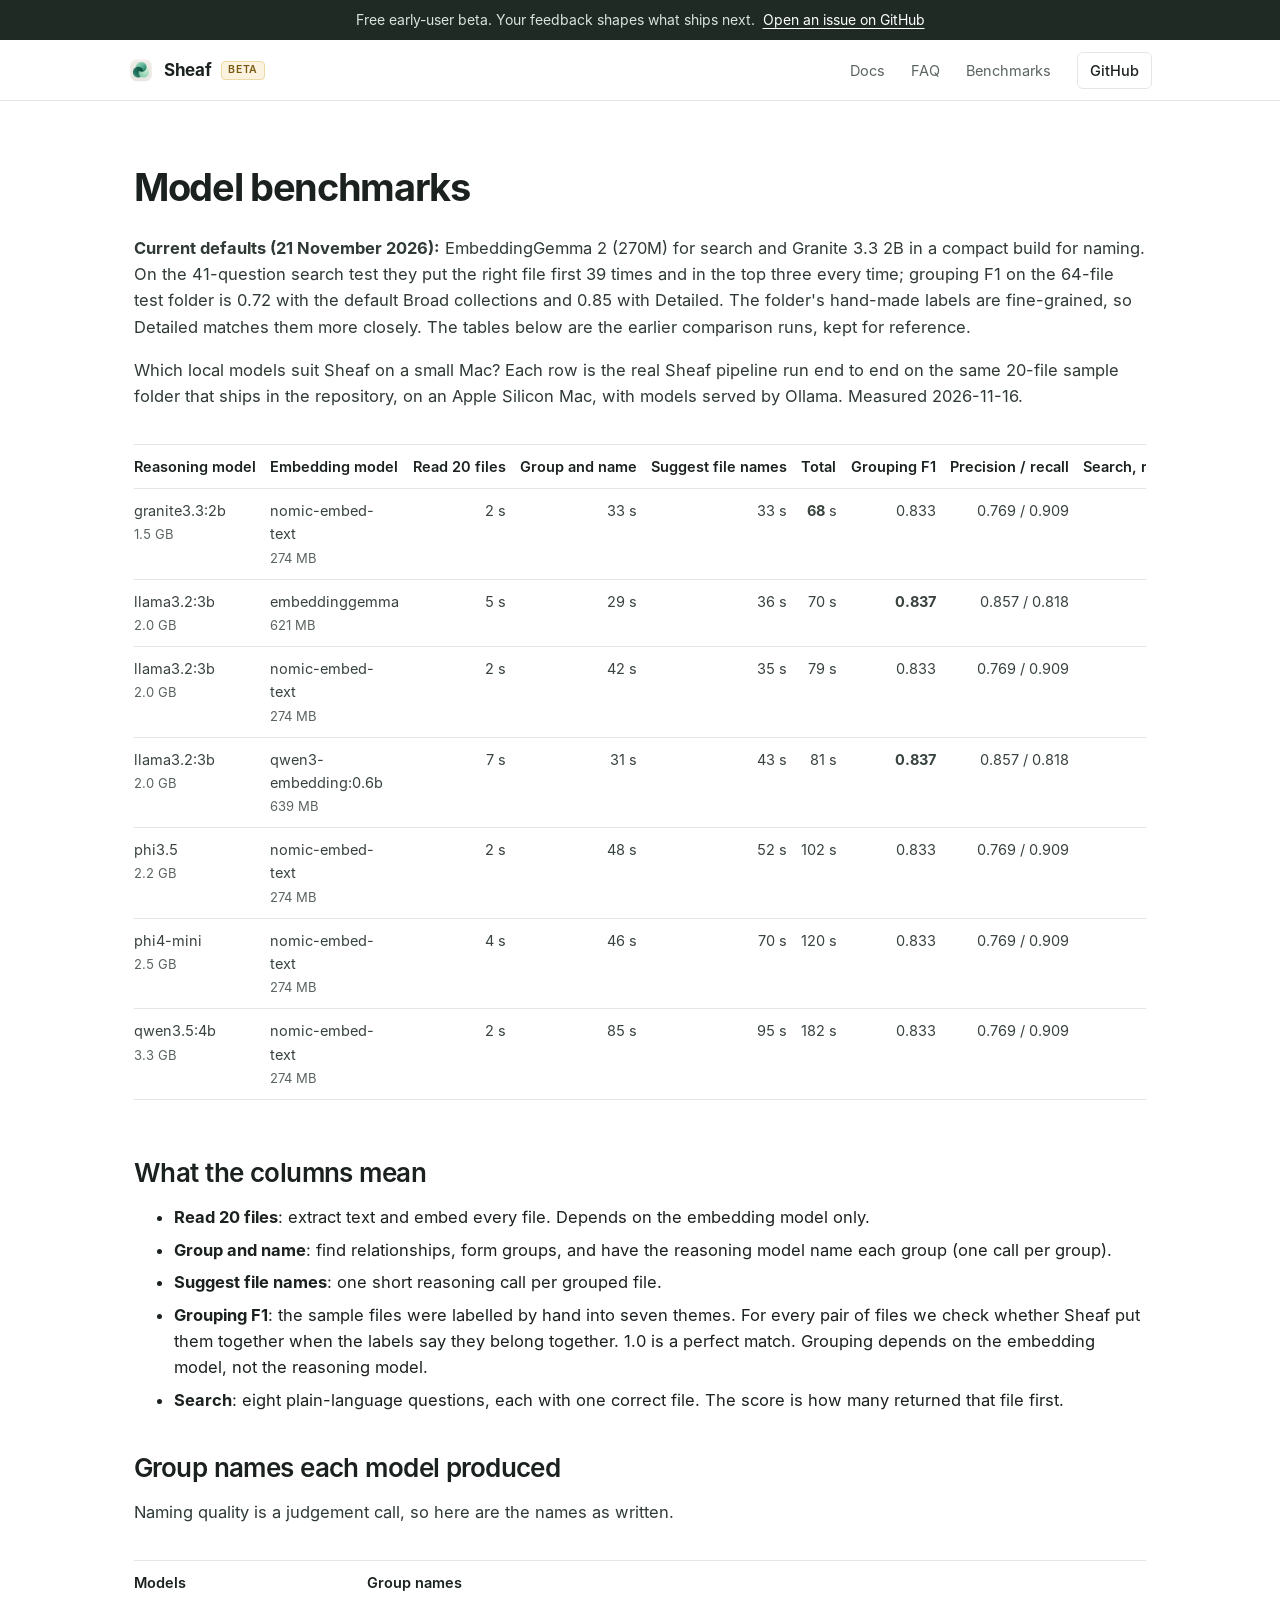
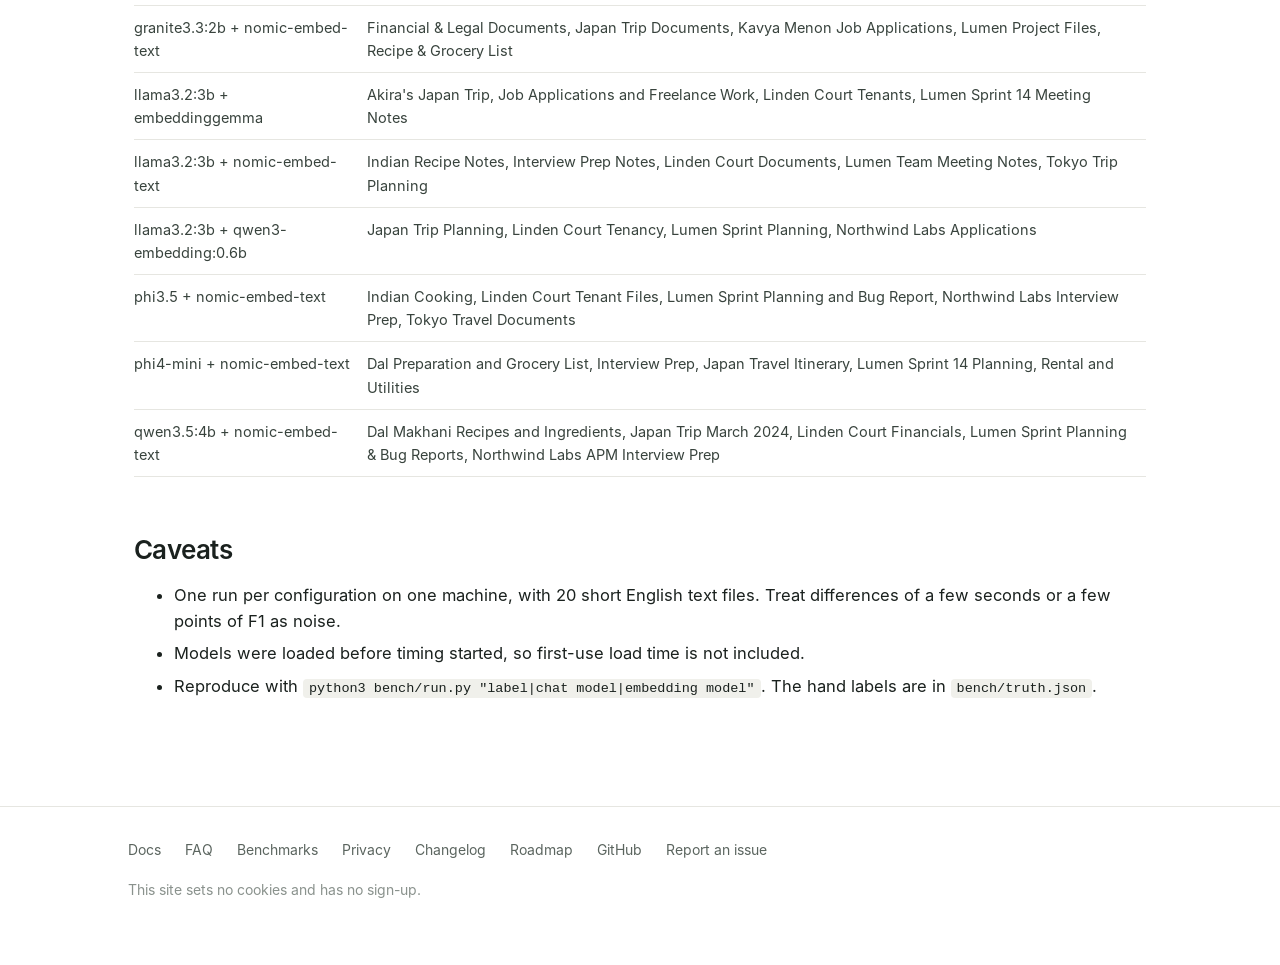
==== site/benchmarks.html @ afd05c45 "Website: grouping score shown for both collection settings (0.72 Broad, the default; 0.85 Detailed) " ====
<!DOCTYPE html>
<html lang="en"><head><meta charset="utf-8"><meta name="viewport" content="width=device-width, initial-scale=1">
<title>Model benchmarks · Sheaf</title><link rel="stylesheet" href="style.css">
<style>td.n{text-align:right;font-variant-numeric:tabular-nums;white-space:nowrap} .m{color:var(--muted);font-size:13px} .scroll{overflow-x:auto} th{width:auto;white-space:nowrap}</style></head><body>
<div class="betabar">Free early-user beta. Your feedback shapes what ships next. <a href="https://github.com/NegiAkash890/sheaf/issues/new/choose">Open an issue on GitHub</a></div>
<header class="nav"><div class="wrap"><a class="brand" href="./"><img src="img/icon.png" alt="">Sheaf <span class="tag">Beta</span></a><a href="docs.html">Docs</a><a href="faq.html">FAQ</a><a href="benchmarks.html">Benchmarks</a><a class="keep" href="https://github.com/NegiAkash890/sheaf">GitHub</a></div></header>
<div class="wrap doc" style="max-width:1060px">
<h1>Model benchmarks</h1>
<p><b>Current defaults (21 November 2026):</b> EmbeddingGemma 2 (270M) for search and Granite 3.3 2B in a compact build for naming. On the 41-question search test they put the right file first 39 times and in the top three every time; grouping F1 on the 64-file test folder is 0.72 with the default Broad collections and 0.85 with Detailed. The folder's hand-made labels are fine-grained, so Detailed matches them more closely. The tables below are the earlier comparison runs, kept for reference.</p>
<p>Which local models suit Sheaf on a small Mac? Each row is the real Sheaf pipeline run end to end on the same 20-file sample folder that ships in the repository, on an Apple Silicon Mac, with models served by Ollama. Measured 2026-11-16.</p>
<div class="scroll"><table>
<tr><th>Reasoning model</th><th>Embedding model</th><th>Read 20 files</th><th>Group and name</th><th>Suggest file names</th><th>Total</th><th>Grouping F1</th><th>Precision / recall</th><th>Search, right file first</th><th>Groups left unnamed</th></tr>
<tr><td>granite3.3:2b<br><span class="m">1.5 GB</span></td><td>nomic-embed-text<br><span class="m">274 MB</span></td><td class="n">2 s</td><td class="n">33 s</td><td class="n">33 s</td><td class="n"><b>68</b> s</td><td class="n">0.833</td><td class="n">0.769 / 0.909</td><td class="n">8 / 8</td><td class="n">0</td></tr>
<tr><td>llama3.2:3b<br><span class="m">2.0 GB</span></td><td>embeddinggemma<br><span class="m">621 MB</span></td><td class="n">5 s</td><td class="n">29 s</td><td class="n">36 s</td><td class="n">70 s</td><td class="n"><b>0.837</b></td><td class="n">0.857 / 0.818</td><td class="n">8 / 8</td><td class="n">0</td></tr>
<tr><td>llama3.2:3b<br><span class="m">2.0 GB</span></td><td>nomic-embed-text<br><span class="m">274 MB</span></td><td class="n">2 s</td><td class="n">42 s</td><td class="n">35 s</td><td class="n">79 s</td><td class="n">0.833</td><td class="n">0.769 / 0.909</td><td class="n">8 / 8</td><td class="n">0</td></tr>
<tr><td>llama3.2:3b<br><span class="m">2.0 GB</span></td><td>qwen3-embedding:0.6b<br><span class="m">639 MB</span></td><td class="n">7 s</td><td class="n">31 s</td><td class="n">43 s</td><td class="n">81 s</td><td class="n"><b>0.837</b></td><td class="n">0.857 / 0.818</td><td class="n">6 / 8</td><td class="n">0</td></tr>
<tr><td>phi3.5<br><span class="m">2.2 GB</span></td><td>nomic-embed-text<br><span class="m">274 MB</span></td><td class="n">2 s</td><td class="n">48 s</td><td class="n">52 s</td><td class="n">102 s</td><td class="n">0.833</td><td class="n">0.769 / 0.909</td><td class="n">8 / 8</td><td class="n">0</td></tr>
<tr><td>phi4-mini<br><span class="m">2.5 GB</span></td><td>nomic-embed-text<br><span class="m">274 MB</span></td><td class="n">4 s</td><td class="n">46 s</td><td class="n">70 s</td><td class="n">120 s</td><td class="n">0.833</td><td class="n">0.769 / 0.909</td><td class="n">8 / 8</td><td class="n">0</td></tr>
<tr><td>qwen3.5:4b<br><span class="m">3.3 GB</span></td><td>nomic-embed-text<br><span class="m">274 MB</span></td><td class="n">2 s</td><td class="n">85 s</td><td class="n">95 s</td><td class="n">182 s</td><td class="n">0.833</td><td class="n">0.769 / 0.909</td><td class="n">8 / 8</td><td class="n">0</td></tr>
</table></div>

<h2>What the columns mean</h2>
<ul>
<li><b>Read 20 files</b>: extract text and embed every file. Depends on the embedding model only.</li>
<li><b>Group and name</b>: find relationships, form groups, and have the reasoning model name each group (one call per group).</li>
<li><b>Suggest file names</b>: one short reasoning call per grouped file.</li>
<li><b>Grouping F1</b>: the sample files were labelled by hand into seven themes. For every pair of files we check whether Sheaf put them together when the labels say they belong together. 1.0 is a perfect match. Grouping depends on the embedding model, not the reasoning model.</li>
<li><b>Search</b>: eight plain-language questions, each with one correct file. The score is how many returned that file first.</li>
</ul>
<h2>Group names each model produced</h2>
<p>Naming quality is a judgement call, so here are the names as written.</p>
<div class="scroll"><table><tr><th>Models</th><th>Group names</th></tr>
<tr><td>granite3.3:2b + nomic-embed-text</td><td>Financial &amp; Legal Documents, Japan Trip Documents, Kavya Menon Job Applications, Lumen Project Files, Recipe &amp; Grocery List</td></tr>
<tr><td>llama3.2:3b + embeddinggemma</td><td>Akira&#x27;s Japan Trip, Job Applications and Freelance Work, Linden Court Tenants, Lumen Sprint 14 Meeting Notes</td></tr>
<tr><td>llama3.2:3b + nomic-embed-text</td><td>Indian Recipe Notes, Interview Prep Notes, Linden Court Documents, Lumen Team Meeting Notes, Tokyo Trip Planning</td></tr>
<tr><td>llama3.2:3b + qwen3-embedding:0.6b</td><td>Japan Trip Planning, Linden Court Tenancy, Lumen Sprint Planning, Northwind Labs Applications</td></tr>
<tr><td>phi3.5 + nomic-embed-text</td><td>Indian Cooking, Linden Court Tenant Files, Lumen Sprint Planning and Bug Report, Northwind Labs Interview Prep, Tokyo Travel Documents</td></tr>
<tr><td>phi4-mini + nomic-embed-text</td><td>Dal Preparation and Grocery List, Interview Prep, Japan Travel Itinerary, Lumen Sprint 14 Planning, Rental and Utilities</td></tr>
<tr><td>qwen3.5:4b + nomic-embed-text</td><td>Dal Makhani Recipes and Ingredients, Japan Trip March 2024, Linden Court Financials, Lumen Sprint Planning &amp; Bug Reports, Northwind Labs APM Interview Prep</td></tr>
</table></div>
<h2>Caveats</h2>
<ul>
<li>One run per configuration on one machine, with 20 short English text files. Treat differences of a few seconds or a few points of F1 as noise.</li>
<li>Models were loaded before timing started, so first-use load time is not included.</li>
<li>Reproduce with <code>python3 bench/run.py "label|chat model|embedding model"</code>. The hand labels are in <code>bench/truth.json</code>.</li>
</ul>
</div><footer><div class="wrap">
  <a href="docs.html">Docs</a><a href="faq.html">FAQ</a><a href="benchmarks.html">Benchmarks</a><a href="privacy.html">Privacy</a><a href="changelog.html">Changelog</a><a href="roadmap.html">Roadmap</a><a href="https://github.com/NegiAkash890/sheaf">GitHub</a><a href="https://github.com/NegiAkash890/sheaf/issues">Report an issue</a>
  <p>This site sets no cookies and has no sign-up.</p>
</div></footer>
</body></html>
---- site/style.css ----
@font-face { font-family:"Inter"; font-weight:400; font-style:normal; font-display:swap; src:url(fonts/Inter-Regular.woff2) format("woff2"); }
@font-face { font-family:"Inter"; font-weight:500; font-style:normal; font-display:swap; src:url(fonts/Inter-Medium.woff2) format("woff2"); }
@font-face { font-family:"Inter"; font-weight:600; font-style:normal; font-display:swap; src:url(fonts/Inter-SemiBold.woff2) format("woff2"); }
@font-face { font-family:"Inter"; font-weight:700; font-style:normal; font-display:swap; src:url(fonts/Inter-Bold.woff2) format("woff2"); }
:root {
  --bg:#ffffff; --alt:#f7f7f4; --line:#e6e6e1; --text:#1a211e; --muted:#5b655f; --faint:#8a928d;
  --accent:#285f50; --accent-d:#1d4a3e; --warn-bg:#fbf3df; --warn-line:#dcbf7a; --warn-text:#59430e;
  --mono:ui-monospace,"SF Mono",Menlo,Consolas,monospace;
}
* { box-sizing:border-box; }
html { scroll-behavior:smooth; }
body { margin:0; overflow-x:hidden; background:var(--bg); color:var(--text); font:16.5px/1.6 "Inter",-apple-system,BlinkMacSystemFont,"SF Pro Text","Segoe UI",sans-serif; -webkit-font-smoothing:antialiased; }
a { color:var(--accent); text-decoration:none; } a:hover { text-decoration:underline; text-underline-offset:3px; }
.wrap { max-width:1080px; margin:0 auto; padding:0 28px; }
h1,h2,h3 { color:var(--text); font-weight:600; letter-spacing:-.022em; margin:0; }
h1 { font-weight:650; letter-spacing:-.035em; }
code { font:13.5px var(--mono); background:#f0f0eb; padding:2px 6px; border-radius:4px; }
pre { background:#f4f4ef; border:1px solid var(--line); border-radius:8px; padding:18px 20px; overflow-x:auto; font:13.5px/1.7 var(--mono); margin:0; }
pre code { background:none; padding:0; font-size:inherit; }

/* beta bar + nav */
.betabar { background:#1f2a25; color:#d9e4de; font-size:14px; text-align:center; padding:9px 16px; }
.betabar a { color:#fff; text-decoration:underline; text-underline-offset:3px; margin-left:4px; }
header.nav { position:sticky; top:0; background:rgba(255,255,255,.92); backdrop-filter:blur(10px); -webkit-backdrop-filter:blur(10px); border-bottom:1px solid var(--line); z-index:10; }
header.nav .wrap { display:flex; align-items:center; gap:26px; height:60px; }
header.nav .brand { margin-right:auto; display:flex; align-items:center; gap:10px; color:var(--text); font-weight:650; font-size:17px; letter-spacing:-.02em; }
header.nav .brand img { width:26px; height:26px; border-radius:6px; }
header.nav a { color:var(--muted); font-size:14.5px; } header.nav a:hover { color:var(--text); text-decoration:none; }
header.nav a.keep { color:var(--text); font-weight:500; border:1px solid var(--line); border-radius:6px; padding:6px 12px; } header.nav a.keep:hover { background:var(--alt); }
.tag { font:600 10.5px/1 "Inter",sans-serif; letter-spacing:.06em; text-transform:uppercase; color:#7a5a12; background:var(--warn-bg); border:1px solid #ecd9a4; padding:3px 6px; border-radius:4px; }

/* buttons */
.btn { display:inline-flex; align-items:center; gap:8px; padding:11px 18px; border-radius:7px; font-weight:500; font-size:15.5px; line-height:1.2; border:1px solid transparent; }
.btn:hover { text-decoration:none; }
.btn.primary { background:var(--accent); color:#fff; } .btn.primary:hover { background:var(--accent-d); }
.btn.secondary { background:#fff; color:var(--text); border-color:#cfcfc8; } .btn.secondary:hover { background:var(--alt); }
.btn .ico { width:17px; height:17px; flex:none; }
.actions { display:flex; flex-wrap:wrap; gap:10px; }
.link { font-weight:500; }

/* hero */
.hero { padding:72px 0 64px; }
.hero h1 { font-size:clamp(36px,5.4vw,56px); line-height:1.07; max-width:760px; }
.hero .sub { font-size:19px; color:var(--muted); max-width:640px; margin:20px 0 30px; line-height:1.55; }
.meta { margin-top:18px; font-size:14px; color:var(--faint); }
.meta span + span::before { content:"/"; margin:0 10px; color:#c9cdc9; }
.hero .figure { margin-top:56px; }
figure { margin:0; }
.shot { display:block; width:100%; height:auto; border-radius:10px; box-shadow:0 1px 2px rgba(20,30,25,.06), 0 12px 32px rgba(20,30,25,.08); background:#fff; }
figcaption, .cap { font-size:13.5px; color:var(--faint); margin-top:12px; }

/* sections */
section { padding:84px 0; border-top:1px solid var(--line); }
section.first { border-top:0; }
section.alt { background:var(--alt); }
h2 { font-size:clamp(26px,3.4vw,34px); line-height:1.15; margin-bottom:12px; }
.lead { color:var(--muted); max-width:660px; margin:0 0 40px; font-size:17.5px; }
.cols3 { display:grid; grid-template-columns:repeat(3,1fr); gap:36px; }
.cols3 > div { border-top:2px solid var(--text); padding-top:16px; }
.cols3 b { display:block; font-size:17px; font-weight:600; margin-bottom:6px; letter-spacing:-.01em; }
.cols3 .n { font:500 13px var(--mono); color:var(--faint); margin-bottom:10px; display:block; }
.cols3 p { margin:0; color:var(--muted); font-size:15.5px; }

/* product rows */
.row { display:grid; grid-template-columns:1fr 2.1fr; gap:56px; align-items:center; margin-bottom:80px; }
.row:last-child { margin-bottom:0; } .row.flip { grid-template-columns:2.1fr 1fr; } .row.flip .txt { order:2; }
.row h3 { font-size:23px; line-height:1.2; margin-bottom:10px; } .row p { margin:0; color:var(--muted); font-size:16px; }

/* stats */
.stats { display:grid; grid-template-columns:repeat(4,1fr); border-top:1px solid var(--line); border-bottom:1px solid var(--line); }
.stats > div { padding:28px 24px 28px 0; } .stats > div + div { padding-left:24px; border-left:1px solid var(--line); }
.stats strong { display:block; font-size:clamp(30px,3.6vw,40px); font-weight:600; letter-spacing:-.03em; line-height:1.05; margin-bottom:8px; color:var(--text); font-feature-settings:"tnum"; }
.stats p { margin:0; font-size:14.5px; color:var(--muted); line-height:1.5; }
.note { font-size:14px; color:var(--faint); margin:14px 0 0; }

/* definition list */
dl.facts { margin:0; display:grid; grid-template-columns:1fr 1fr; column-gap:56px; }
dl.facts > div { padding:20px 0; border-top:1px solid var(--line); }
dl.facts dt { font-weight:600; font-size:16.5px; letter-spacing:-.01em; margin-bottom:4px; } dl.facts dd { margin:0; color:var(--muted); font-size:15.5px; }

/* status */
.status { display:grid; grid-template-columns:repeat(3,1fr); gap:36px; }
.status h3 { font-size:16px; padding-bottom:12px; border-bottom:1px solid var(--line); margin-bottom:4px; }
.status ul { margin:0; padding:0; list-style:none; } .status li { padding:10px 0; border-bottom:1px solid var(--line); font-size:15.5px; color:#38433d; }
.status li:last-child { border-bottom:0; }

/* feedback */
.feedback { border:1px solid var(--line); border-radius:10px; padding:36px; display:grid; grid-template-columns:1.2fr 1fr; gap:48px; background:#fff; }
.feedback h2 { margin-bottom:10px; } .feedback p { margin:0 0 22px; color:var(--muted); }
.feedback ul { margin:0; padding:0; list-style:none; } .feedback li { padding:11px 0; border-top:1px solid var(--line); font-size:15px; color:var(--muted); } .feedback li:first-child { border-top:0; padding-top:0; } .feedback li b { color:var(--text); font-weight:600; }

/* tables */
table { width:100%; border-collapse:collapse; }
td,th { text-align:left; padding:14px 18px 14px 0; border-top:1px solid var(--line); font-size:15.5px; vertical-align:top; } th { color:var(--text); font-weight:600; width:24%; } td { color:#38433d; }
tr:last-child td, tr:last-child th { border-bottom:1px solid var(--line); }
.warn { margin:18px 0 26px; background:var(--warn-bg); border:1px solid #ecd9a4; border-left:3px solid var(--warn-line); padding:14px 18px; border-radius:6px; color:var(--warn-text); font-size:15.5px; }

footer { border-top:1px solid var(--line); padding:32px 0 64px; color:var(--faint); font-size:14px; }
footer .wrap { display:flex; flex-wrap:wrap; gap:8px 24px; align-items:baseline; } footer a { color:var(--muted); } footer p { margin:10px 0 0; flex-basis:100%; max-width:720px; }

/* doc pages */
.doc { max-width:780px; padding:56px 24px 90px; } .doc h1 { font-size:38px; } .doc h2 { margin-top:40px; font-size:26px; } .doc h3 { font-size:19px; margin-top:26px; } .doc li { margin:6px 0; } .doc p { color:#2f3a34; }
.doc table { margin:18px 0; } .doc table th, .doc table td { padding:10px 14px 10px 0; font-size:14.5px; width:auto; }

@media (max-width:860px) {
  .cols3, .status { grid-template-columns:1fr; gap:26px; } .row, .row.flip { grid-template-columns:1fr; gap:22px; margin-bottom:56px; } .row.flip .txt { order:0; }
  .stats { grid-template-columns:1fr 1fr; } .stats > div:nth-child(3) { border-left:0; padding-left:0; } .stats > div:nth-child(n+3) { border-top:1px solid var(--line); }
  dl.facts { grid-template-columns:1fr; } .feedback { grid-template-columns:1fr; gap:26px; padding:26px; }
}
@media (max-width:640px) { header.nav a:not(.brand):not(.keep) { display:none; } .hero { padding-top:44px; } section { padding:58px 0; } .btn { padding:11px 16px; } .meta span { display:block; } .meta span + span::before { content:none; } }

/* highlighter + kicker */
.hl{background:linear-gradient(transparent 52%,#ffe873 52%);color:inherit;font-weight:600;padding:0 3px;margin:0 -1px;border-radius:2px;-webkit-box-decoration-break:clone;box-decoration-break:clone}
.kicker{font-size:15px;font-weight:500;color:var(--muted);margin:0 0 14px;letter-spacing:-.005em}
.hero .sub{max-width:660px}

/* hero backshadow */
.hero .figure{position:relative;isolation:isolate}
.hero .figure::before{content:"";position:absolute;left:6%;right:6%;top:10%;bottom:-3%;z-index:-1;background:radial-gradient(ellipse at 50% 60%,rgba(40,95,80,.28),rgba(40,95,80,0) 70%);filter:blur(34px)}
.hero .shot{box-shadow:0 1px 2px rgba(20,30,25,.08),0 8px 18px rgba(20,30,25,.10),0 30px 60px -12px rgba(20,30,25,.28),0 60px 110px -30px rgba(20,30,25,.22)}
/* comparison */
.tablewrap{overflow-x:auto;-webkit-overflow-scrolling:touch}
table.cmp{min-width:860px;font-size:14.5px;border:1px solid var(--line);border-radius:8px;border-collapse:separate;border-spacing:0;overflow:hidden;background:#fff}
table.cmp th,table.cmp td{padding:13px 16px;text-align:left;vertical-align:top;border-bottom:1px solid var(--line);width:auto;line-height:1.45}
table.cmp thead th{background:var(--alt);font-weight:600;font-size:14px;color:var(--text)}
table.cmp tbody th{font-weight:600;white-space:nowrap;color:var(--text);width:132px}
table.cmp tbody tr:last-child th,table.cmp tbody tr:last-child td{border-bottom:0}
table.cmp td{color:var(--muted)}
table.cmp .us{background:#eef5f1;color:var(--text)}
table.cmp thead th.us{background:var(--accent);color:#fff}

.chips{margin-top:26px}.chips .m{font-size:13px;color:var(--faint);margin:14px 0 8px;text-transform:uppercase;letter-spacing:.06em;font-weight:500}.chips .m:first-child{margin-top:0}
.chips span{display:inline-block;border:1px solid var(--line);border-radius:999px;padding:4px 13px;font:500 13px var(--mono);margin:0 8px 8px 0;background:#fff;color:var(--text)}

/* "And everything around it": a grid of small feature cards. */
.grid4 { display:grid; grid-template-columns:repeat(4,1fr); gap:28px 32px; }
.grid4 > div { border-top:1px solid var(--line); padding-top:14px; }
.grid4 b { display:block; font-size:16px; font-weight:600; margin-bottom:6px; letter-spacing:-.01em; }
.grid4 p { margin:0; color:var(--muted); font-size:15px; line-height:1.5; }
@media (max-width: 960px) { .grid4 { grid-template-columns:repeat(2,1fr); } }
@media (max-width: 560px) { .grid4 { grid-template-columns:1fr; } }
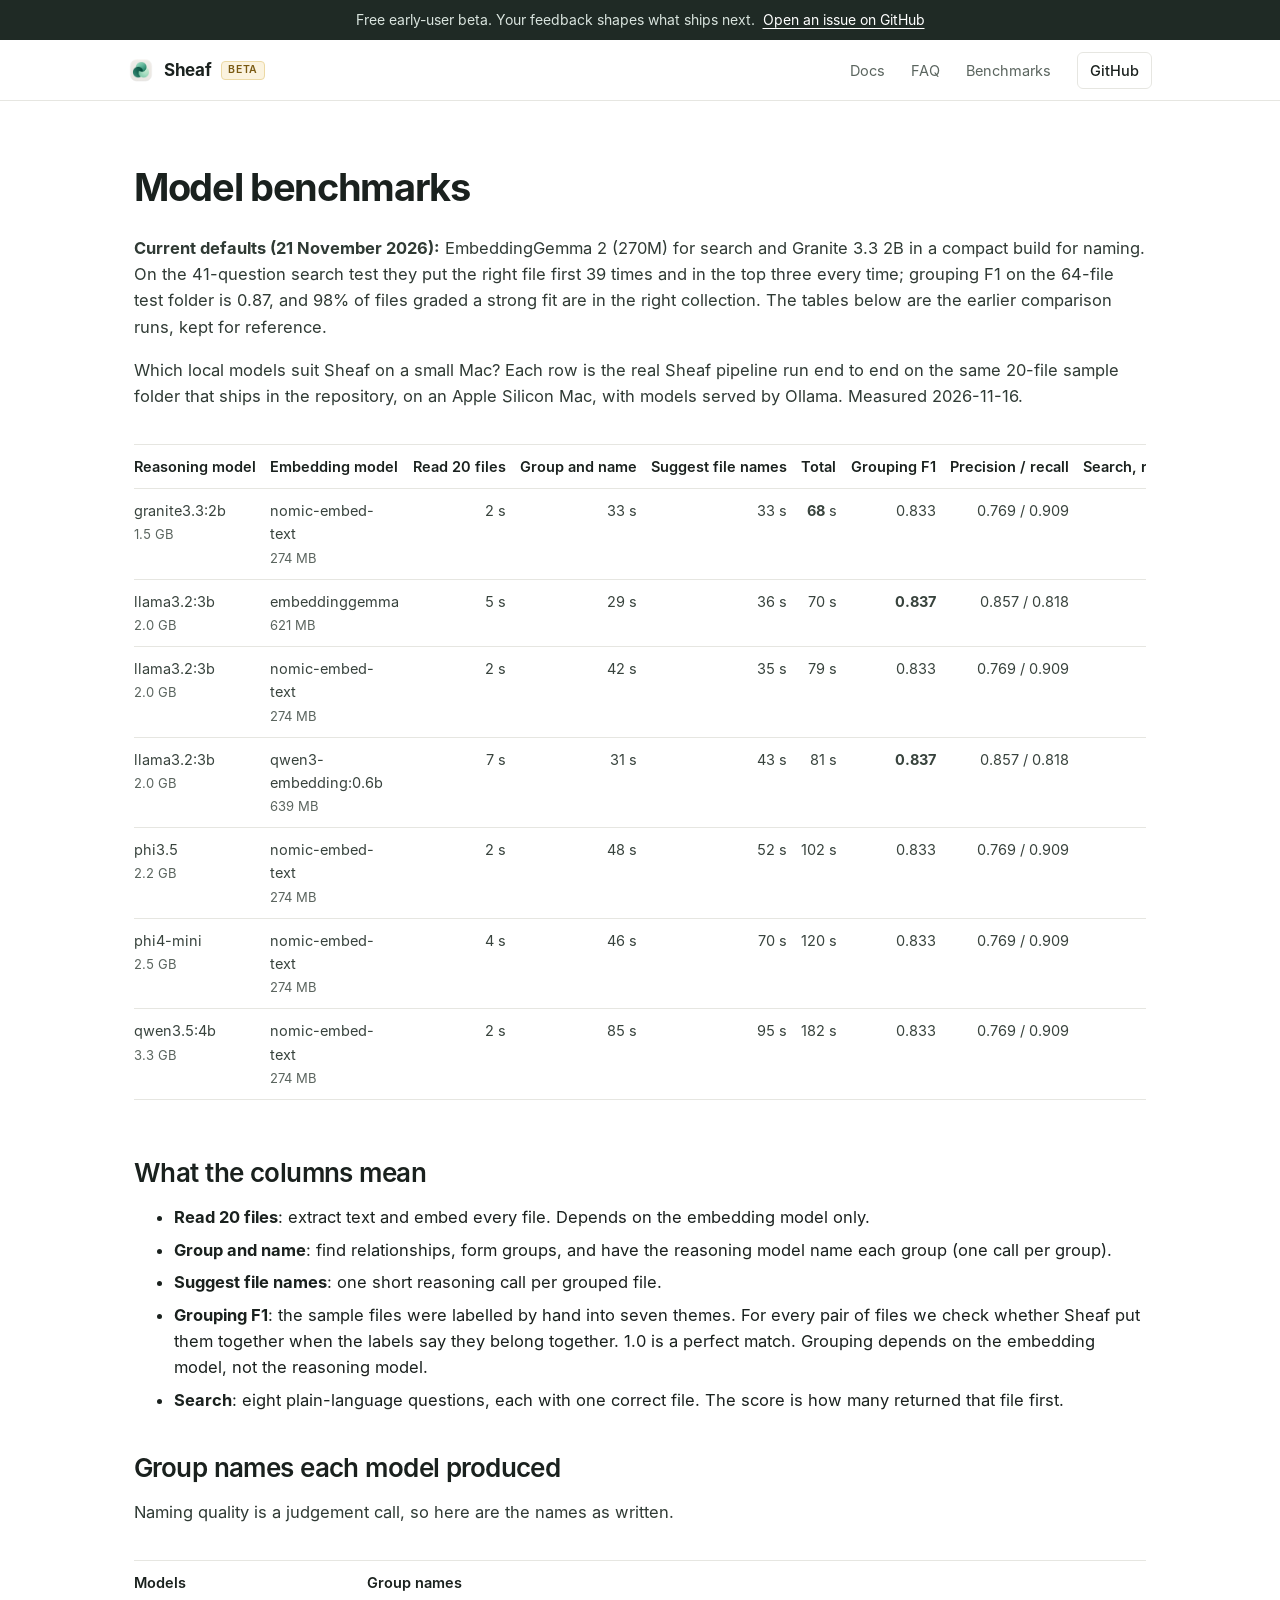
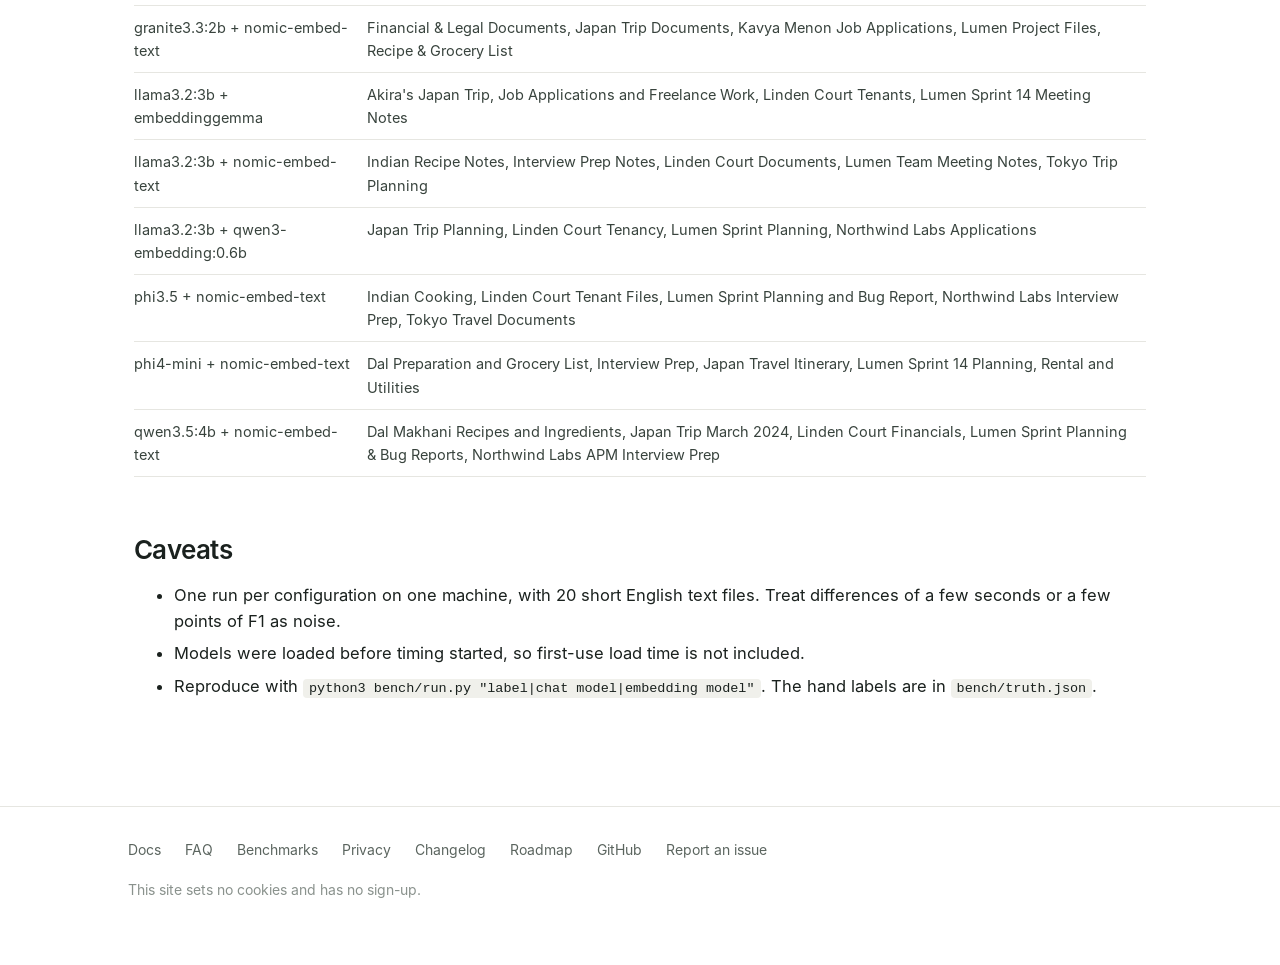
==== commit bfc5c3b1: "README and website: new grouping results (F1 0.87, 98% of strong fits right), file kinds, setup read" ====
--- a/site/benchmarks.html
+++ b/site/benchmarks.html
@@ -6,7 +6,7 @@
 <header class="nav"><div class="wrap"><a class="brand" href="./"><img src="img/icon.png" alt="">Sheaf <span class="tag">Beta</span></a><a href="docs.html">Docs</a><a href="faq.html">FAQ</a><a href="benchmarks.html">Benchmarks</a><a class="keep" href="https://github.com/NegiAkash890/sheaf">GitHub</a></div></header>
 <div class="wrap doc" style="max-width:1060px">
 <h1>Model benchmarks</h1>
-<p><b>Current defaults (21 November 2026):</b> EmbeddingGemma 2 (270M) for search and Granite 3.3 2B in a compact build for naming. On the 41-question search test they put the right file first 39 times and in the top three every time; grouping F1 on the 64-file test folder is 0.72 with the default Broad collections and 0.85 with Detailed. The folder's hand-made labels are fine-grained, so Detailed matches them more closely. The tables below are the earlier comparison runs, kept for reference.</p>
+<p><b>Current defaults (21 November 2026):</b> EmbeddingGemma 2 (270M) for search and Granite 3.3 2B in a compact build for naming. On the 41-question search test they put the right file first 39 times and in the top three every time; grouping F1 on the 64-file test folder is 0.87, and 98% of files graded a strong fit are in the right collection. The tables below are the earlier comparison runs, kept for reference.</p>
 <p>Which local models suit Sheaf on a small Mac? Each row is the real Sheaf pipeline run end to end on the same 20-file sample folder that ships in the repository, on an Apple Silicon Mac, with models served by Ollama. Measured 2026-11-16.</p>
 <div class="scroll"><table>
 <tr><th>Reasoning model</th><th>Embedding model</th><th>Read 20 files</th><th>Group and name</th><th>Suggest file names</th><th>Total</th><th>Grouping F1</th><th>Precision / recall</th><th>Search, right file first</th><th>Groups left unnamed</th></tr>
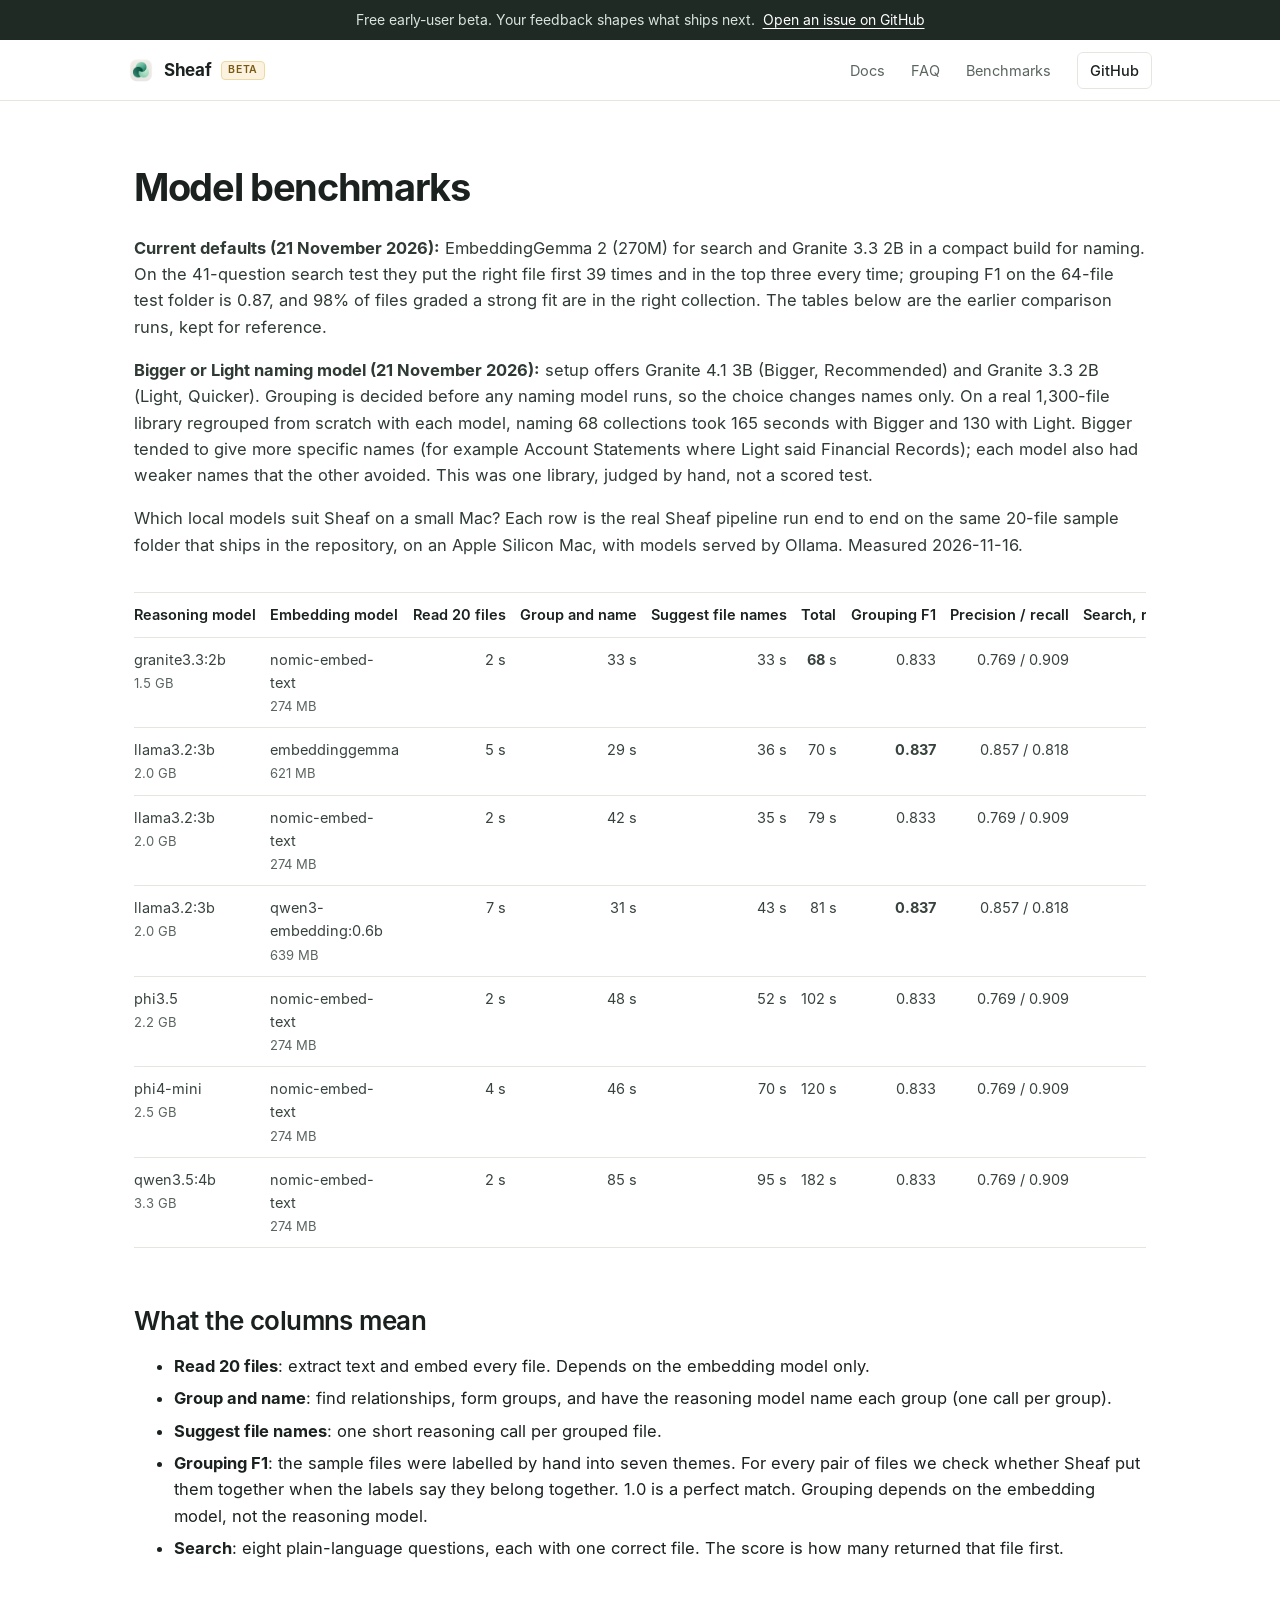
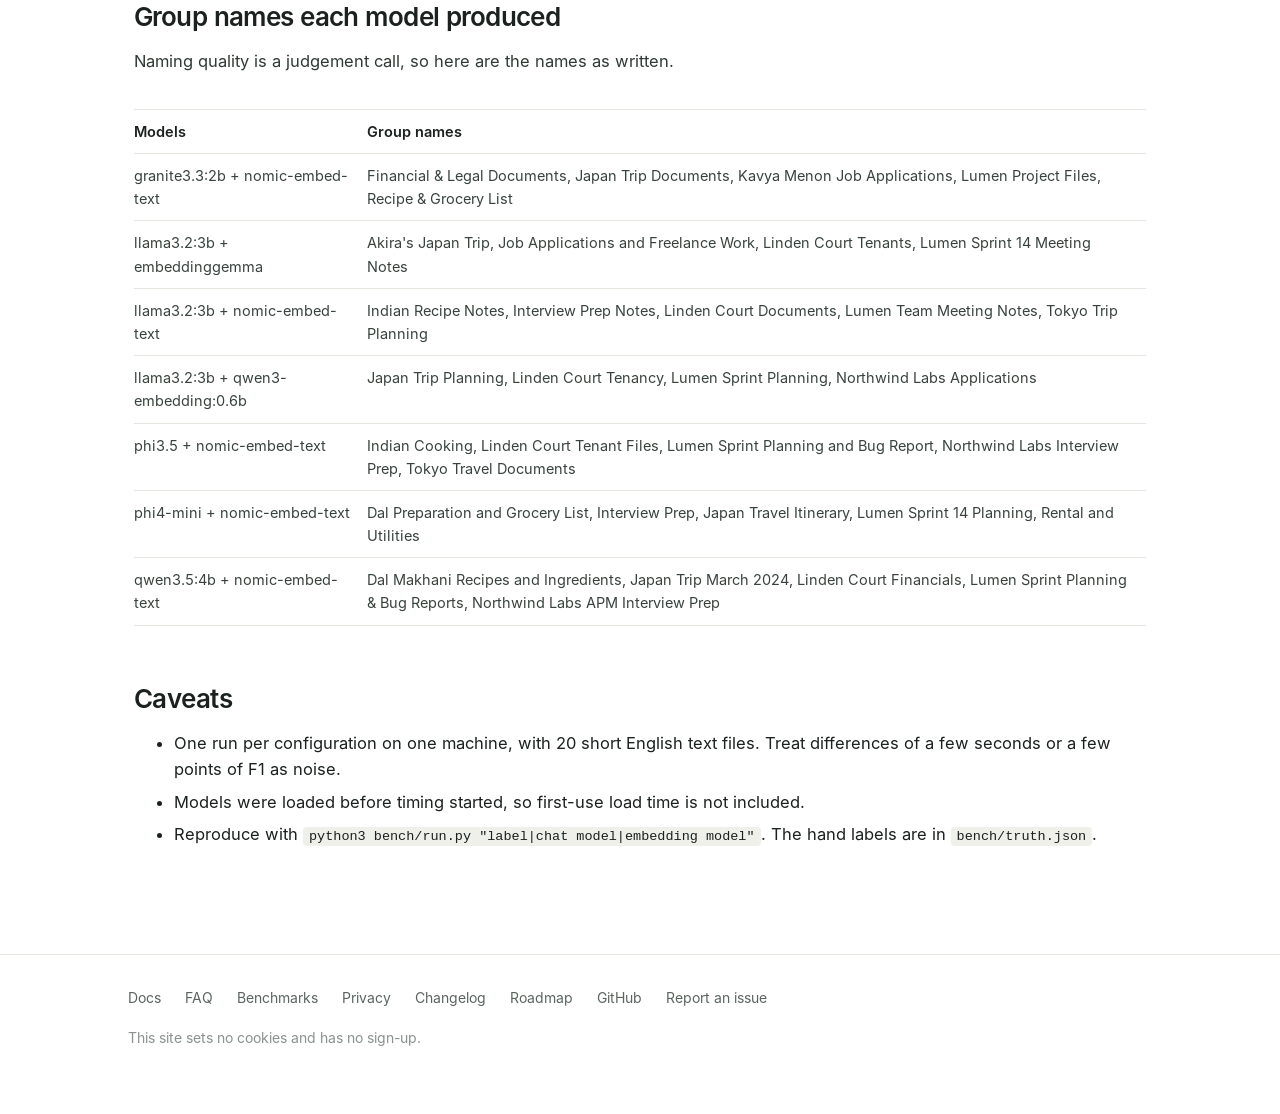
==== commit fec36428: "Sheaf public beta: README, docs, issue forms" ====
--- a/site/benchmarks.html
+++ b/site/benchmarks.html
@@ -7,6 +7,7 @@
 <div class="wrap doc" style="max-width:1060px">
 <h1>Model benchmarks</h1>
 <p><b>Current defaults (21 November 2026):</b> EmbeddingGemma 2 (270M) for search and Granite 3.3 2B in a compact build for naming. On the 41-question search test they put the right file first 39 times and in the top three every time; grouping F1 on the 64-file test folder is 0.87, and 98% of files graded a strong fit are in the right collection. The tables below are the earlier comparison runs, kept for reference.</p>
+<p><b>Bigger or Light naming model (21 November 2026):</b> setup offers Granite 4.1 3B (Bigger, Recommended) and Granite 3.3 2B (Light, Quicker). Grouping is decided before any naming model runs, so the choice changes names only. On a real 1,300-file library regrouped from scratch with each model, naming 68 collections took 165 seconds with Bigger and 130 with Light. Bigger tended to give more specific names (for example Account Statements where Light said Financial Records); each model also had weaker names that the other avoided. This was one library, judged by hand, not a scored test.</p>
 <p>Which local models suit Sheaf on a small Mac? Each row is the real Sheaf pipeline run end to end on the same 20-file sample folder that ships in the repository, on an Apple Silicon Mac, with models served by Ollama. Measured 2026-11-16.</p>
 <div class="scroll"><table>
 <tr><th>Reasoning model</th><th>Embedding model</th><th>Read 20 files</th><th>Group and name</th><th>Suggest file names</th><th>Total</th><th>Grouping F1</th><th>Precision / recall</th><th>Search, right file first</th><th>Groups left unnamed</th></tr>
--- a/site/style.css
+++ b/site/style.css
@@ -139,3 +139,85 @@
 .grid4 p { margin:0; color:var(--muted); font-size:15px; line-height:1.5; }
 @media (max-width: 960px) { .grid4 { grid-template-columns:repeat(2,1fr); } }
 @media (max-width: 560px) { .grid4 { grid-template-columns:1fr; } }
+
+/* icons */
+.ic { display:inline-flex; align-items:center; justify-content:center; width:40px; height:40px; border-radius:10px; background:#eaf2ee; margin-bottom:14px; }
+.ic svg { width:21px; height:21px; fill:none; stroke:var(--accent); stroke-width:1.7; stroke-linecap:round; stroke-linejoin:round; }
+
+/* three cards in a row: icon, title, one line */
+.cards3 { display:grid; grid-template-columns:repeat(3,1fr); gap:20px; }
+.cards3 > div { background:#fff; border:1px solid var(--line); border-radius:12px; padding:22px 22px 20px; }
+section.alt .cards3 > div { background:#fff; }
+.cards3 b { display:block; font-size:17px; font-weight:600; letter-spacing:-.01em; margin-bottom:4px; }
+.cards3 p { margin:0; color:var(--muted); font-size:15.5px; line-height:1.45; }
+.cards3.tight { margin-top:28px; } .cards3.tight > div { display:grid; grid-template-columns:auto 1fr; column-gap:14px; align-items:center; padding:16px 18px; }
+.cards3.tight .ic { grid-row:1 / span 2; margin:0; } .cards3.tight b { margin:0; font-size:16px; } .cards3.tight p { font-size:14.5px; }
+
+/* requirements: one horizontal row */
+.reqrow { display:grid; grid-template-columns:repeat(6,1fr); border:1px solid var(--line); border-radius:12px; overflow:hidden; background:#fff; }
+.reqrow > div { padding:20px 18px 18px; border-left:1px solid var(--line); display:flex; flex-direction:column; gap:3px; }
+.reqrow > div:first-child { border-left:0; }
+.reqrow .ic { width:34px; height:34px; border-radius:9px; margin-bottom:10px; } .reqrow .ic svg { width:18px; height:18px; }
+.reqrow .k { font-size:12px; font-weight:600; letter-spacing:.06em; text-transform:uppercase; color:var(--faint); }
+.reqrow .v { font-size:14.5px; line-height:1.4; color:var(--text); }
+
+/* "And everything around it": a linear list that opens under the app tour */
+details.more { margin-top:64px; border:1px solid var(--line); border-radius:12px; background:#fff; }
+details.more > summary, details.plain > summary { list-style:none; cursor:pointer; }
+details.more > summary::-webkit-details-marker, details.plain > summary::-webkit-details-marker { display:none; }
+details.more > summary { display:flex; align-items:center; justify-content:space-between; gap:16px; padding:20px 24px; }
+details.more .t { font-size:19px; font-weight:600; letter-spacing:-.015em; }
+details.more .s { display:inline-flex; align-items:center; gap:8px; font-size:14.5px; font-weight:500; color:var(--accent); }
+details.more .s::after { content:""; width:8px; height:8px; border-right:2px solid currentColor; border-bottom:2px solid currentColor; transform:rotate(45deg) translateY(-2px); transition:transform .18s; }
+details.more[open] .s::after { transform:rotate(-135deg) translateY(-2px); }
+details.more .close, details.more[open] .open { display:none; } details.more[open] .close { display:inline; }
+details.more > summary:hover { background:var(--alt); border-radius:12px; }
+ul.lines { margin:0; padding:0 24px 8px; list-style:none; border-top:1px solid var(--line); }
+ul.lines li { display:grid; grid-template-columns:220px 1fr; gap:24px; padding:14px 0; border-top:1px solid var(--line); }
+ul.lines li:first-child { border-top:0; }
+ul.lines b { font-weight:600; font-size:15.5px; } ul.lines span { color:var(--muted); font-size:15.5px; line-height:1.5; }
+
+details.plain { margin-top:28px; }
+details.plain > summary { display:inline-flex; align-items:center; gap:8px; color:var(--accent); font-weight:500; font-size:15px; }
+details.plain > summary::after { content:""; width:7px; height:7px; border-right:2px solid currentColor; border-bottom:2px solid currentColor; transform:rotate(45deg) translateY(-2px); transition:transform .18s; }
+details.plain[open] > summary::after { transform:rotate(-135deg) translateY(-1px); }
+details.plain .chips { margin-top:18px; }
+
+/* comparison: icon beside the product name */
+table.cmp th.us .nm { display:inline-flex; align-items:center; gap:8px; }
+table.cmp th.us img { width:20px; height:20px; border-radius:5px; background:#fff; }
+
+/* source notice */
+section.srcband { background:#16231e; color:#e8f0ec; border-top:0; padding:88px 0; }
+.srcbox { display:grid; grid-template-columns:auto 1fr; gap:36px; align-items:start; max-width:900px; }
+.bigstar svg { width:72px; height:72px; fill:#ffd84d; stroke:none; filter:drop-shadow(0 6px 18px rgba(255,216,77,.28)); }
+section.srcband h2 { color:#fff; font-size:clamp(30px,4.2vw,44px); line-height:1.1; margin-bottom:18px; }
+section.srcband .big { font-size:20px; line-height:1.55; color:#cfdcd5; margin:0 0 28px; max-width:660px; }
+section.srcband .big b { color:#fff; background:linear-gradient(transparent 60%,rgba(255,216,77,.45) 60%); padding:0 2px; }
+section.srcband .big a { color:#fff; text-decoration:underline; text-underline-offset:3px; }
+.btn.light { background:#fff; color:#16231e; } .btn.light:hover { background:#eef5f1; }
+.btn.ghost { background:transparent; color:#fff; border-color:rgba(255,255,255,.35); } .btn.ghost:hover { background:rgba(255,255,255,.08); }
+
+@media (max-width:960px) { .reqrow { grid-template-columns:repeat(3,1fr); } .reqrow > div:nth-child(4) { border-left:0; } .reqrow > div:nth-child(n+4) { border-top:1px solid var(--line); } }
+@media (max-width:860px) { .cards3 { grid-template-columns:1fr; } ul.lines li { grid-template-columns:1fr; gap:4px; } .srcbox { grid-template-columns:1fr; gap:18px; } .bigstar svg { width:52px; height:52px; } }
+@media (max-width:560px) { .reqrow { grid-template-columns:1fr 1fr; } .reqrow > div:nth-child(odd) { border-left:0; } .reqrow > div:nth-child(3) { border-left:0; } .reqrow > div:nth-child(n+3) { border-top:1px solid var(--line); } .reqrow > div:nth-child(4) { border-left:1px solid var(--line); } }
+
+/* Hero: the same kind of folder before and after, in one frame */
+.hero-toggle{position:relative}
+.hero-toggle .seg{display:inline-flex;gap:2px;padding:3px;margin:0 0 16px;background:var(--alt);border:1px solid var(--line);border-radius:999px}
+.hero-toggle .seg button{font:inherit;font-size:14px;font-weight:500;color:var(--muted);background:transparent;border:0;border-radius:999px;padding:6px 18px;cursor:pointer}
+.hero-toggle .seg button[aria-pressed="true"]{background:#fff;color:var(--text);box-shadow:0 1px 2px rgba(20,30,25,.12)}
+.hero-toggle .seg button:focus-visible{outline:2px solid var(--accent);outline-offset:2px}
+.hero-toggle .stack{position:relative}
+.hero-toggle .v-before{position:absolute;inset:0;width:100%;height:100%;object-fit:cover;opacity:0;transition:opacity .25s}
+.hero-toggle[data-show="before"] .v-before{opacity:1}
+.hero-toggle[data-show="before"] .v-after{opacity:0}
+.hero-toggle .v-after{transition:opacity .25s}
+.hero-toggle figcaption{display:none}
+.hero-toggle[data-show="after"] figcaption[data-for="after"],.hero-toggle[data-show="before"] figcaption[data-for="before"]{display:block}
+.hero-toggle:not([data-show]) figcaption[data-for="after"]{display:block}
+@media (prefers-reduced-motion:reduce){.hero-toggle .v-before,.hero-toggle .v-after{transition:none}}
+
+/* app windows keep their own rounded corners (transparent PNG/WebP), so the shadow follows the window shape */
+.shot.win{border-radius:0;background:none;box-shadow:none;filter:drop-shadow(0 1px 2px rgba(20,30,25,.10)) drop-shadow(0 14px 28px rgba(20,30,25,.14))}
+.hero .shot.win{box-shadow:none;filter:drop-shadow(0 2px 4px rgba(20,30,25,.10)) drop-shadow(0 24px 40px rgba(20,30,25,.20)) drop-shadow(0 50px 70px rgba(20,30,25,.14))}
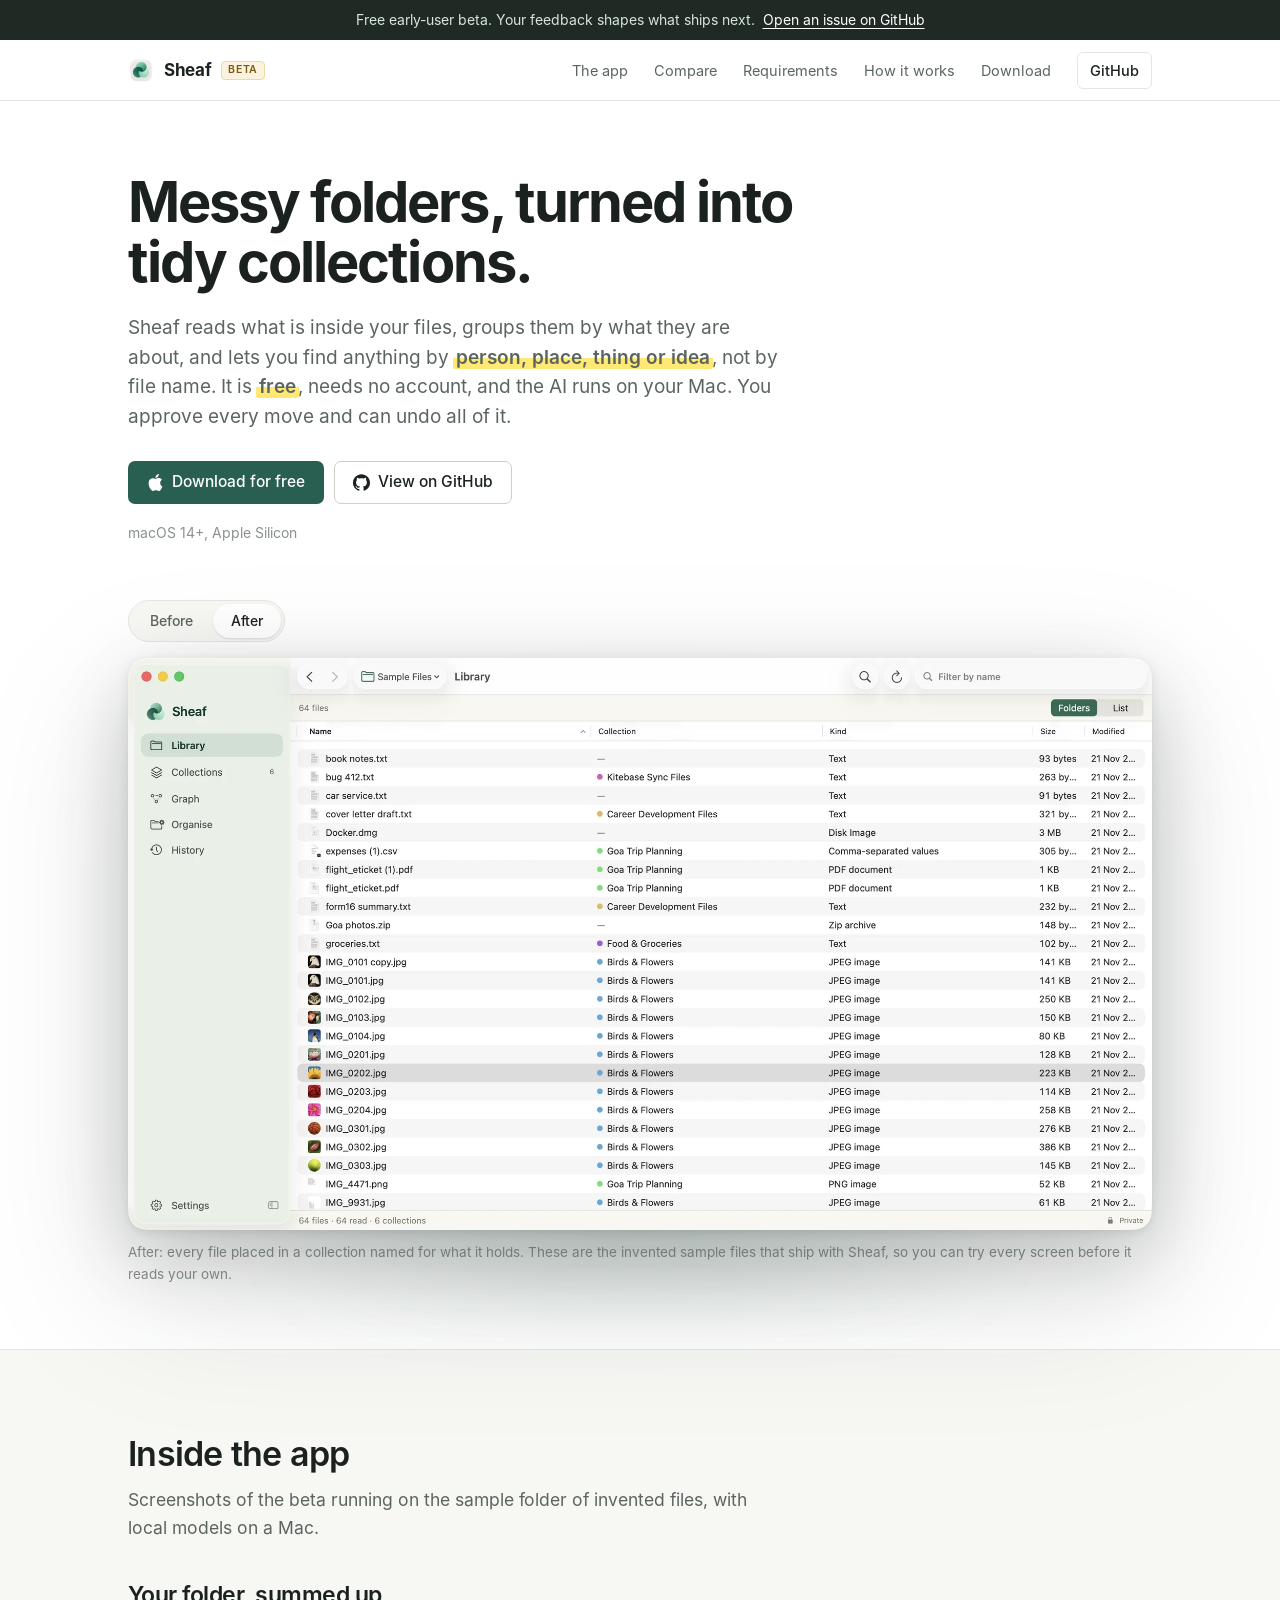
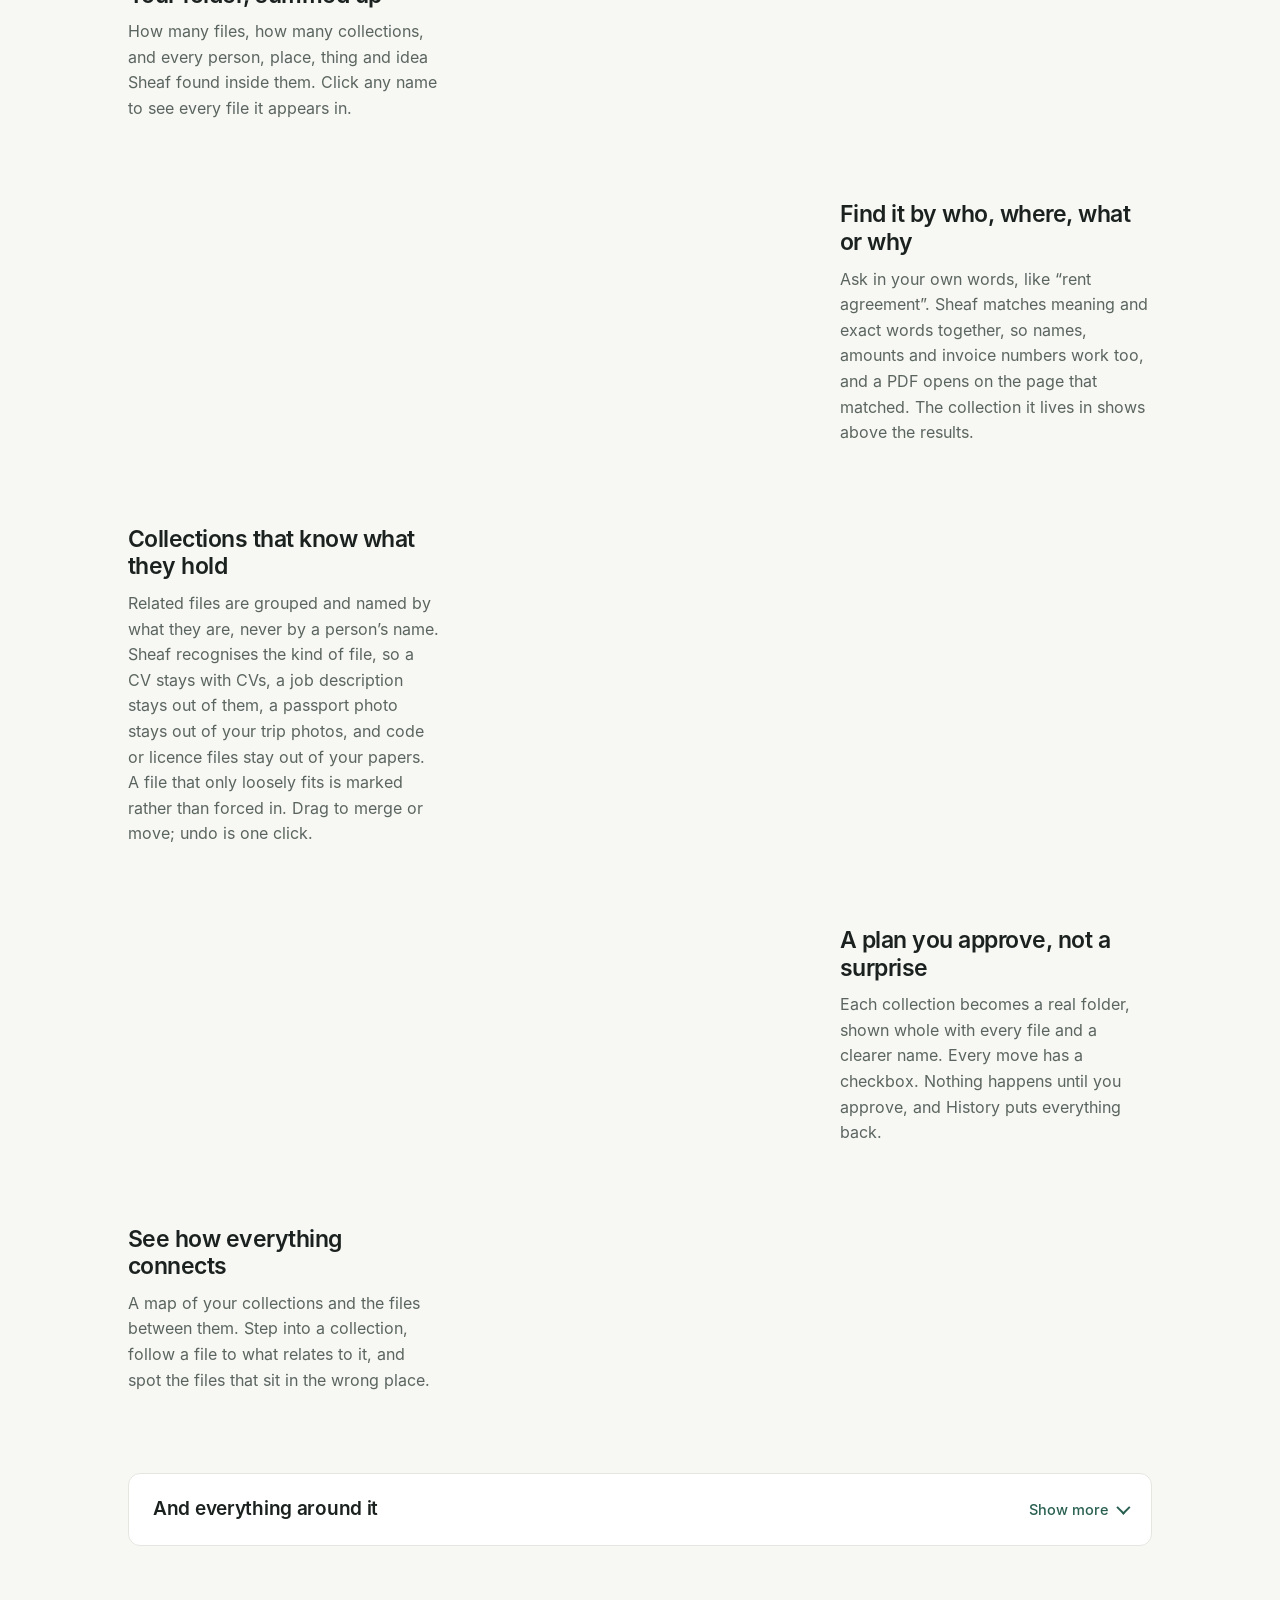
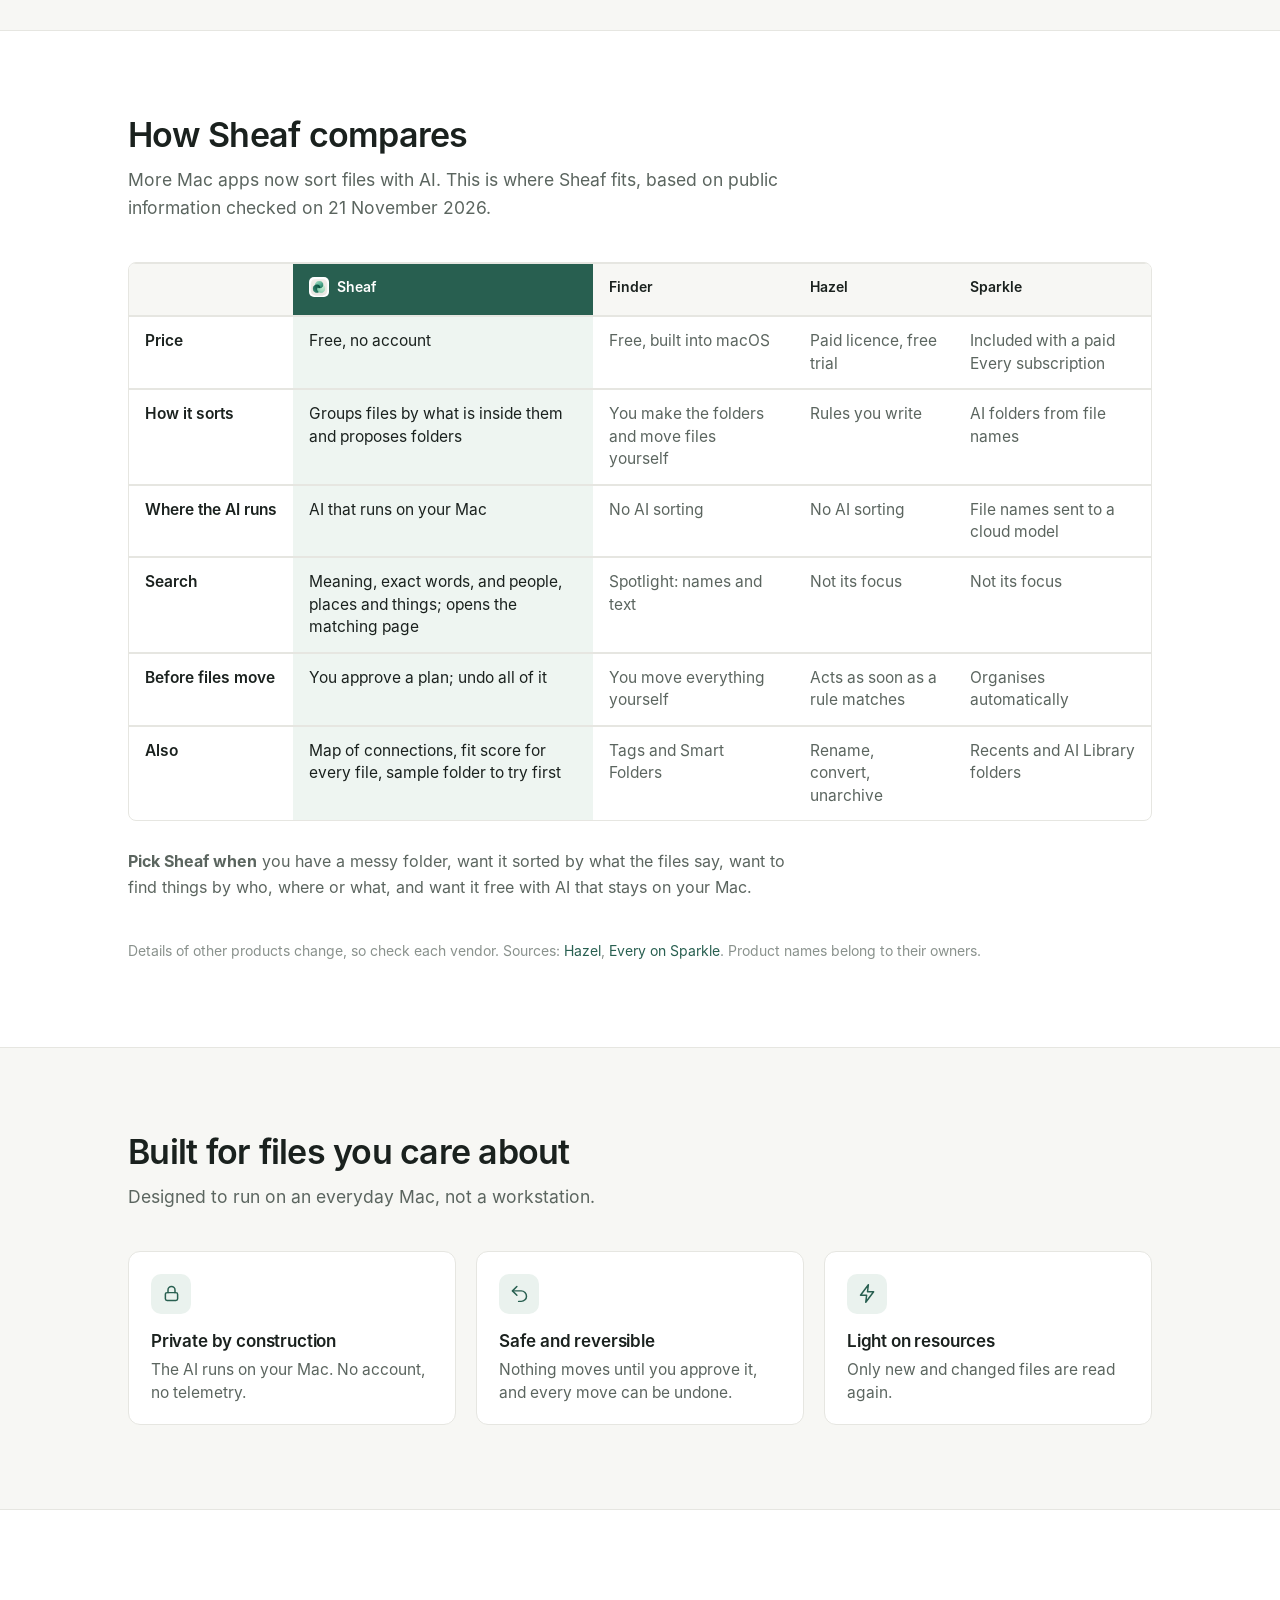
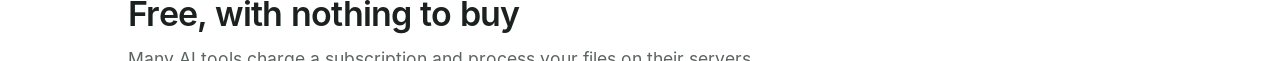
==== commit 9746aae2: "Update site and docs: new screenshots, page order, no model names" ====
--- a/site/benchmarks.html
+++ b/site/benchmarks.html
@@ -1,52 +1 @@
-<!DOCTYPE html>
-<html lang="en"><head><meta charset="utf-8"><meta name="viewport" content="width=device-width, initial-scale=1">
-<title>Model benchmarks · Sheaf</title><link rel="stylesheet" href="style.css">
-<style>td.n{text-align:right;font-variant-numeric:tabular-nums;white-space:nowrap} .m{color:var(--muted);font-size:13px} .scroll{overflow-x:auto} th{width:auto;white-space:nowrap}</style></head><body>
-<div class="betabar">Free early-user beta. Your feedback shapes what ships next. <a href="https://github.com/NegiAkash890/sheaf/issues/new/choose">Open an issue on GitHub</a></div>
-<header class="nav"><div class="wrap"><a class="brand" href="./"><img src="img/icon.png" alt="">Sheaf <span class="tag">Beta</span></a><a href="docs.html">Docs</a><a href="faq.html">FAQ</a><a href="benchmarks.html">Benchmarks</a><a class="keep" href="https://github.com/NegiAkash890/sheaf">GitHub</a></div></header>
-<div class="wrap doc" style="max-width:1060px">
-<h1>Model benchmarks</h1>
-<p><b>Current defaults (21 November 2026):</b> EmbeddingGemma 2 (270M) for search and Granite 3.3 2B in a compact build for naming. On the 41-question search test they put the right file first 39 times and in the top three every time; grouping F1 on the 64-file test folder is 0.87, and 98% of files graded a strong fit are in the right collection. The tables below are the earlier comparison runs, kept for reference.</p>
-<p><b>Bigger or Light naming model (21 November 2026):</b> setup offers Granite 4.1 3B (Bigger, Recommended) and Granite 3.3 2B (Light, Quicker). Grouping is decided before any naming model runs, so the choice changes names only. On a real 1,300-file library regrouped from scratch with each model, naming 68 collections took 165 seconds with Bigger and 130 with Light. Bigger tended to give more specific names (for example Account Statements where Light said Financial Records); each model also had weaker names that the other avoided. This was one library, judged by hand, not a scored test.</p>
-<p>Which local models suit Sheaf on a small Mac? Each row is the real Sheaf pipeline run end to end on the same 20-file sample folder that ships in the repository, on an Apple Silicon Mac, with models served by Ollama. Measured 2026-11-16.</p>
-<div class="scroll"><table>
-<tr><th>Reasoning model</th><th>Embedding model</th><th>Read 20 files</th><th>Group and name</th><th>Suggest file names</th><th>Total</th><th>Grouping F1</th><th>Precision / recall</th><th>Search, right file first</th><th>Groups left unnamed</th></tr>
-<tr><td>granite3.3:2b<br><span class="m">1.5 GB</span></td><td>nomic-embed-text<br><span class="m">274 MB</span></td><td class="n">2 s</td><td class="n">33 s</td><td class="n">33 s</td><td class="n"><b>68</b> s</td><td class="n">0.833</td><td class="n">0.769 / 0.909</td><td class="n">8 / 8</td><td class="n">0</td></tr>
-<tr><td>llama3.2:3b<br><span class="m">2.0 GB</span></td><td>embeddinggemma<br><span class="m">621 MB</span></td><td class="n">5 s</td><td class="n">29 s</td><td class="n">36 s</td><td class="n">70 s</td><td class="n"><b>0.837</b></td><td class="n">0.857 / 0.818</td><td class="n">8 / 8</td><td class="n">0</td></tr>
-<tr><td>llama3.2:3b<br><span class="m">2.0 GB</span></td><td>nomic-embed-text<br><span class="m">274 MB</span></td><td class="n">2 s</td><td class="n">42 s</td><td class="n">35 s</td><td class="n">79 s</td><td class="n">0.833</td><td class="n">0.769 / 0.909</td><td class="n">8 / 8</td><td class="n">0</td></tr>
-<tr><td>llama3.2:3b<br><span class="m">2.0 GB</span></td><td>qwen3-embedding:0.6b<br><span class="m">639 MB</span></td><td class="n">7 s</td><td class="n">31 s</td><td class="n">43 s</td><td class="n">81 s</td><td class="n"><b>0.837</b></td><td class="n">0.857 / 0.818</td><td class="n">6 / 8</td><td class="n">0</td></tr>
-<tr><td>phi3.5<br><span class="m">2.2 GB</span></td><td>nomic-embed-text<br><span class="m">274 MB</span></td><td class="n">2 s</td><td class="n">48 s</td><td class="n">52 s</td><td class="n">102 s</td><td class="n">0.833</td><td class="n">0.769 / 0.909</td><td class="n">8 / 8</td><td class="n">0</td></tr>
-<tr><td>phi4-mini<br><span class="m">2.5 GB</span></td><td>nomic-embed-text<br><span class="m">274 MB</span></td><td class="n">4 s</td><td class="n">46 s</td><td class="n">70 s</td><td class="n">120 s</td><td class="n">0.833</td><td class="n">0.769 / 0.909</td><td class="n">8 / 8</td><td class="n">0</td></tr>
-<tr><td>qwen3.5:4b<br><span class="m">3.3 GB</span></td><td>nomic-embed-text<br><span class="m">274 MB</span></td><td class="n">2 s</td><td class="n">85 s</td><td class="n">95 s</td><td class="n">182 s</td><td class="n">0.833</td><td class="n">0.769 / 0.909</td><td class="n">8 / 8</td><td class="n">0</td></tr>
-</table></div>
-
-<h2>What the columns mean</h2>
-<ul>
-<li><b>Read 20 files</b>: extract text and embed every file. Depends on the embedding model only.</li>
-<li><b>Group and name</b>: find relationships, form groups, and have the reasoning model name each group (one call per group).</li>
-<li><b>Suggest file names</b>: one short reasoning call per grouped file.</li>
-<li><b>Grouping F1</b>: the sample files were labelled by hand into seven themes. For every pair of files we check whether Sheaf put them together when the labels say they belong together. 1.0 is a perfect match. Grouping depends on the embedding model, not the reasoning model.</li>
-<li><b>Search</b>: eight plain-language questions, each with one correct file. The score is how many returned that file first.</li>
-</ul>
-<h2>Group names each model produced</h2>
-<p>Naming quality is a judgement call, so here are the names as written.</p>
-<div class="scroll"><table><tr><th>Models</th><th>Group names</th></tr>
-<tr><td>granite3.3:2b + nomic-embed-text</td><td>Financial &amp; Legal Documents, Japan Trip Documents, Kavya Menon Job Applications, Lumen Project Files, Recipe &amp; Grocery List</td></tr>
-<tr><td>llama3.2:3b + embeddinggemma</td><td>Akira&#x27;s Japan Trip, Job Applications and Freelance Work, Linden Court Tenants, Lumen Sprint 14 Meeting Notes</td></tr>
-<tr><td>llama3.2:3b + nomic-embed-text</td><td>Indian Recipe Notes, Interview Prep Notes, Linden Court Documents, Lumen Team Meeting Notes, Tokyo Trip Planning</td></tr>
-<tr><td>llama3.2:3b + qwen3-embedding:0.6b</td><td>Japan Trip Planning, Linden Court Tenancy, Lumen Sprint Planning, Northwind Labs Applications</td></tr>
-<tr><td>phi3.5 + nomic-embed-text</td><td>Indian Cooking, Linden Court Tenant Files, Lumen Sprint Planning and Bug Report, Northwind Labs Interview Prep, Tokyo Travel Documents</td></tr>
-<tr><td>phi4-mini + nomic-embed-text</td><td>Dal Preparation and Grocery List, Interview Prep, Japan Travel Itinerary, Lumen Sprint 14 Planning, Rental and Utilities</td></tr>
-<tr><td>qwen3.5:4b + nomic-embed-text</td><td>Dal Makhani Recipes and Ingredients, Japan Trip March 2024, Linden Court Financials, Lumen Sprint Planning &amp; Bug Reports, Northwind Labs APM Interview Prep</td></tr>
-</table></div>
-<h2>Caveats</h2>
-<ul>
-<li>One run per configuration on one machine, with 20 short English text files. Treat differences of a few seconds or a few points of F1 as noise.</li>
-<li>Models were loaded before timing started, so first-use load time is not included.</li>
-<li>Reproduce with <code>python3 bench/run.py "label|chat model|embedding model"</code>. The hand labels are in <code>bench/truth.json</code>.</li>
-</ul>
-</div><footer><div class="wrap">
-  <a href="docs.html">Docs</a><a href="faq.html">FAQ</a><a href="benchmarks.html">Benchmarks</a><a href="privacy.html">Privacy</a><a href="changelog.html">Changelog</a><a href="roadmap.html">Roadmap</a><a href="https://github.com/NegiAkash890/sheaf">GitHub</a><a href="https://github.com/NegiAkash890/sheaf/issues">Report an issue</a>
-  <p>This site sets no cookies and has no sign-up.</p>
-</div></footer>
-</body></html>
+<!doctype html><html lang="en"><head><meta charset="utf-8"><title>Sheaf</title><meta name="robots" content="noindex"><meta http-equiv="refresh" content="0; url=./"><link rel="canonical" href="./"></head><body><p><a href="./">Back to the Sheaf home page</a></p></body></html>
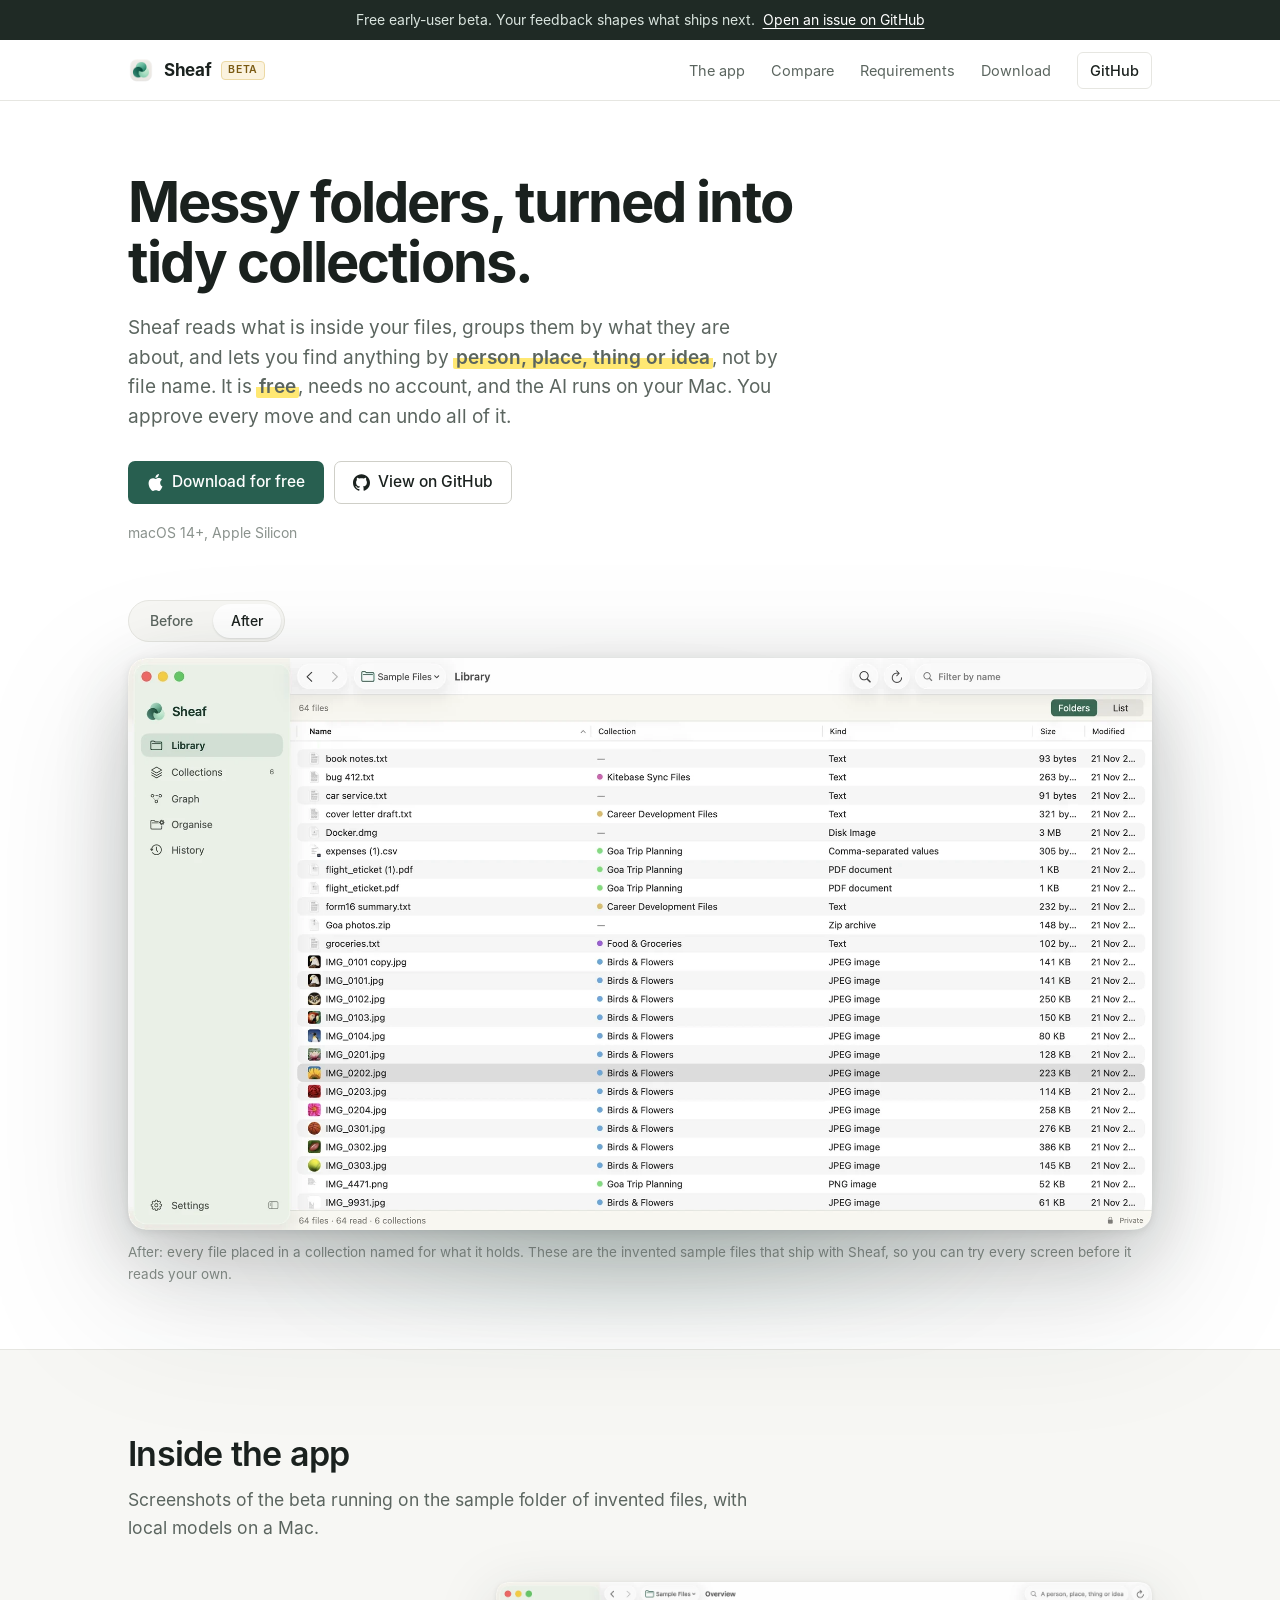
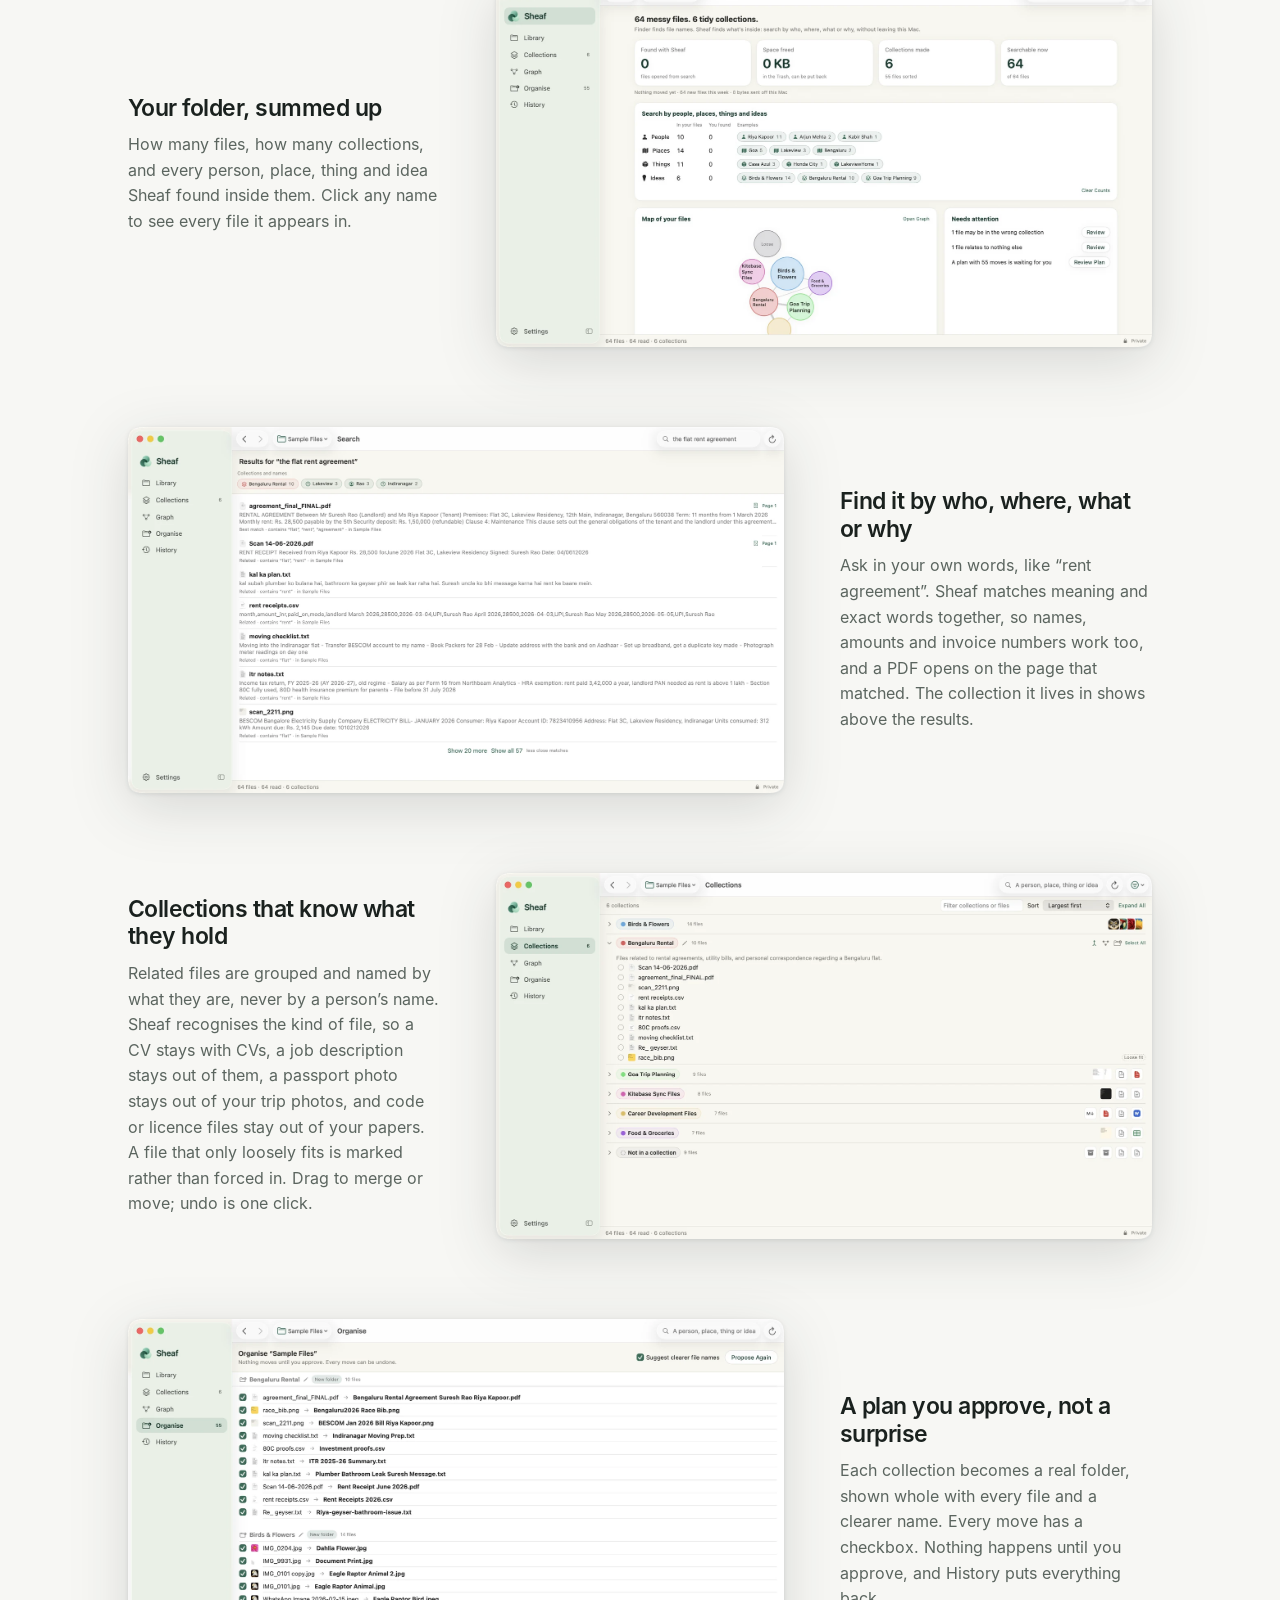
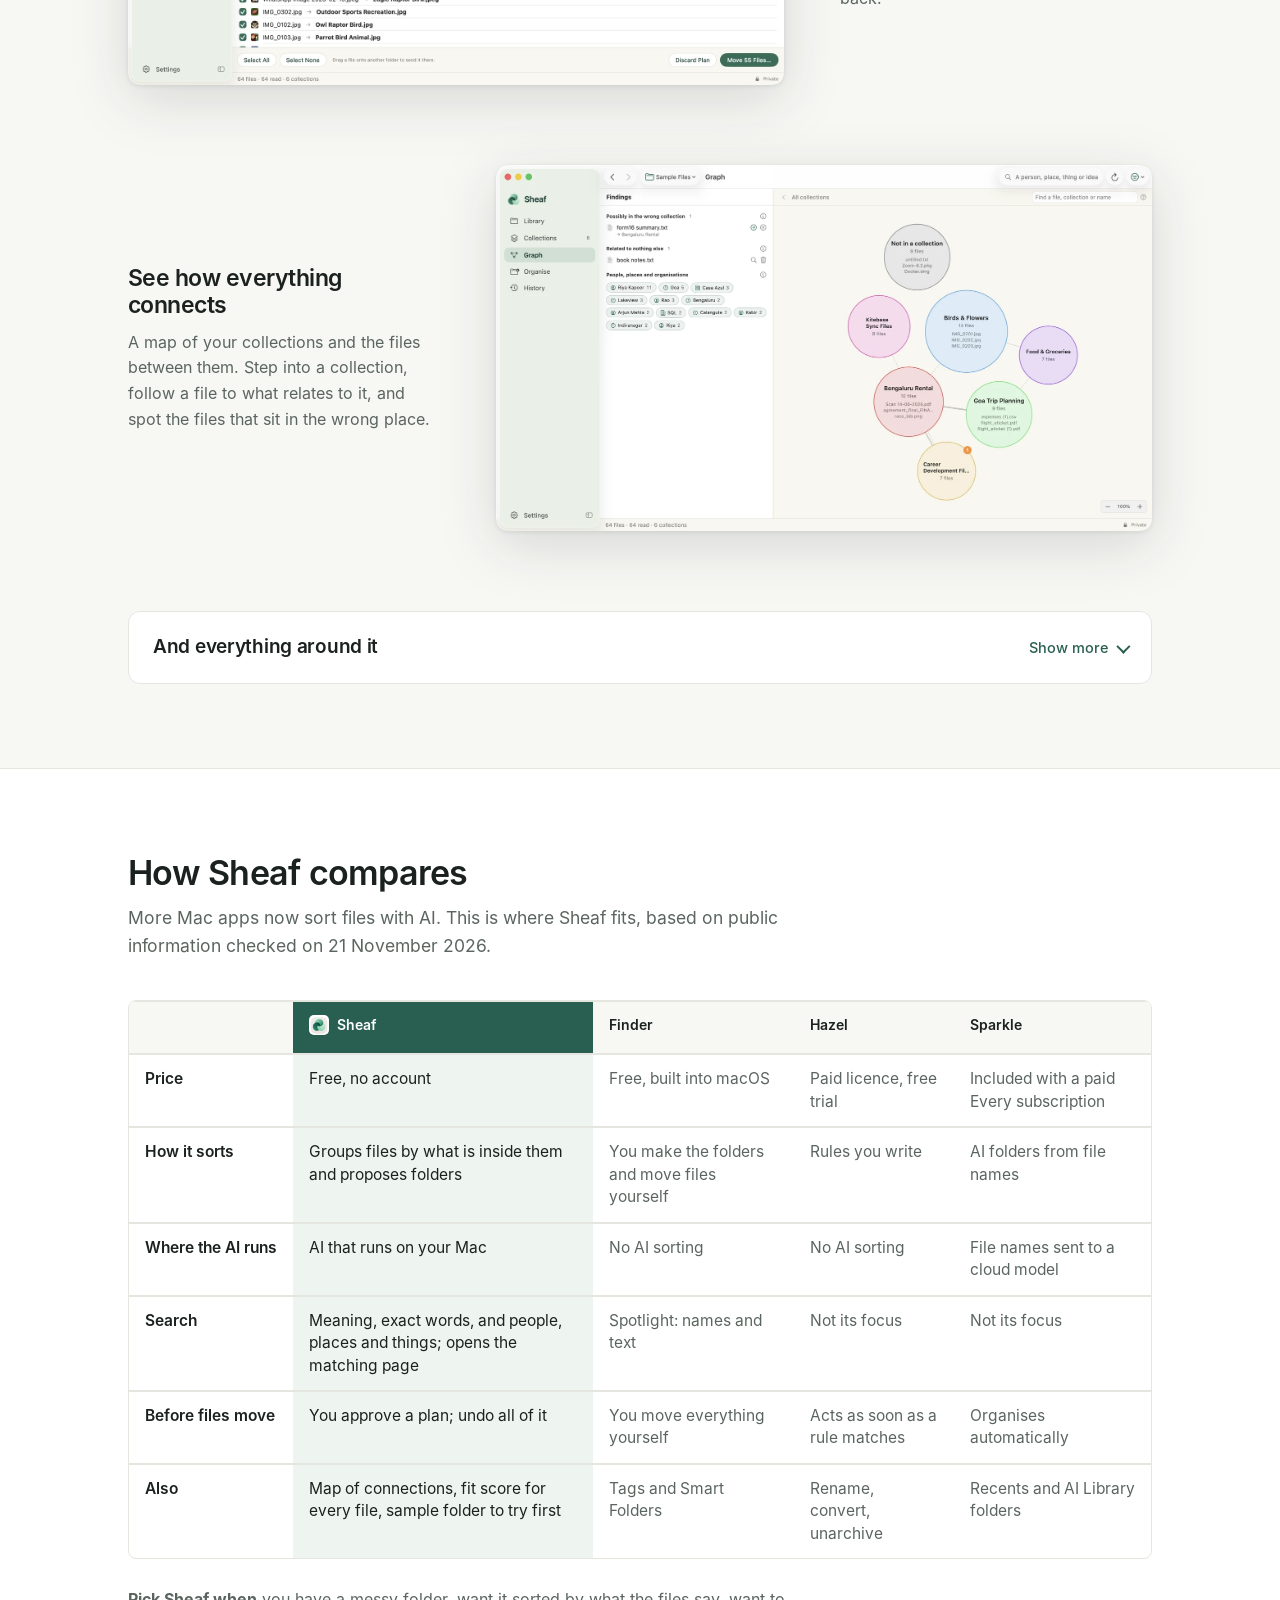
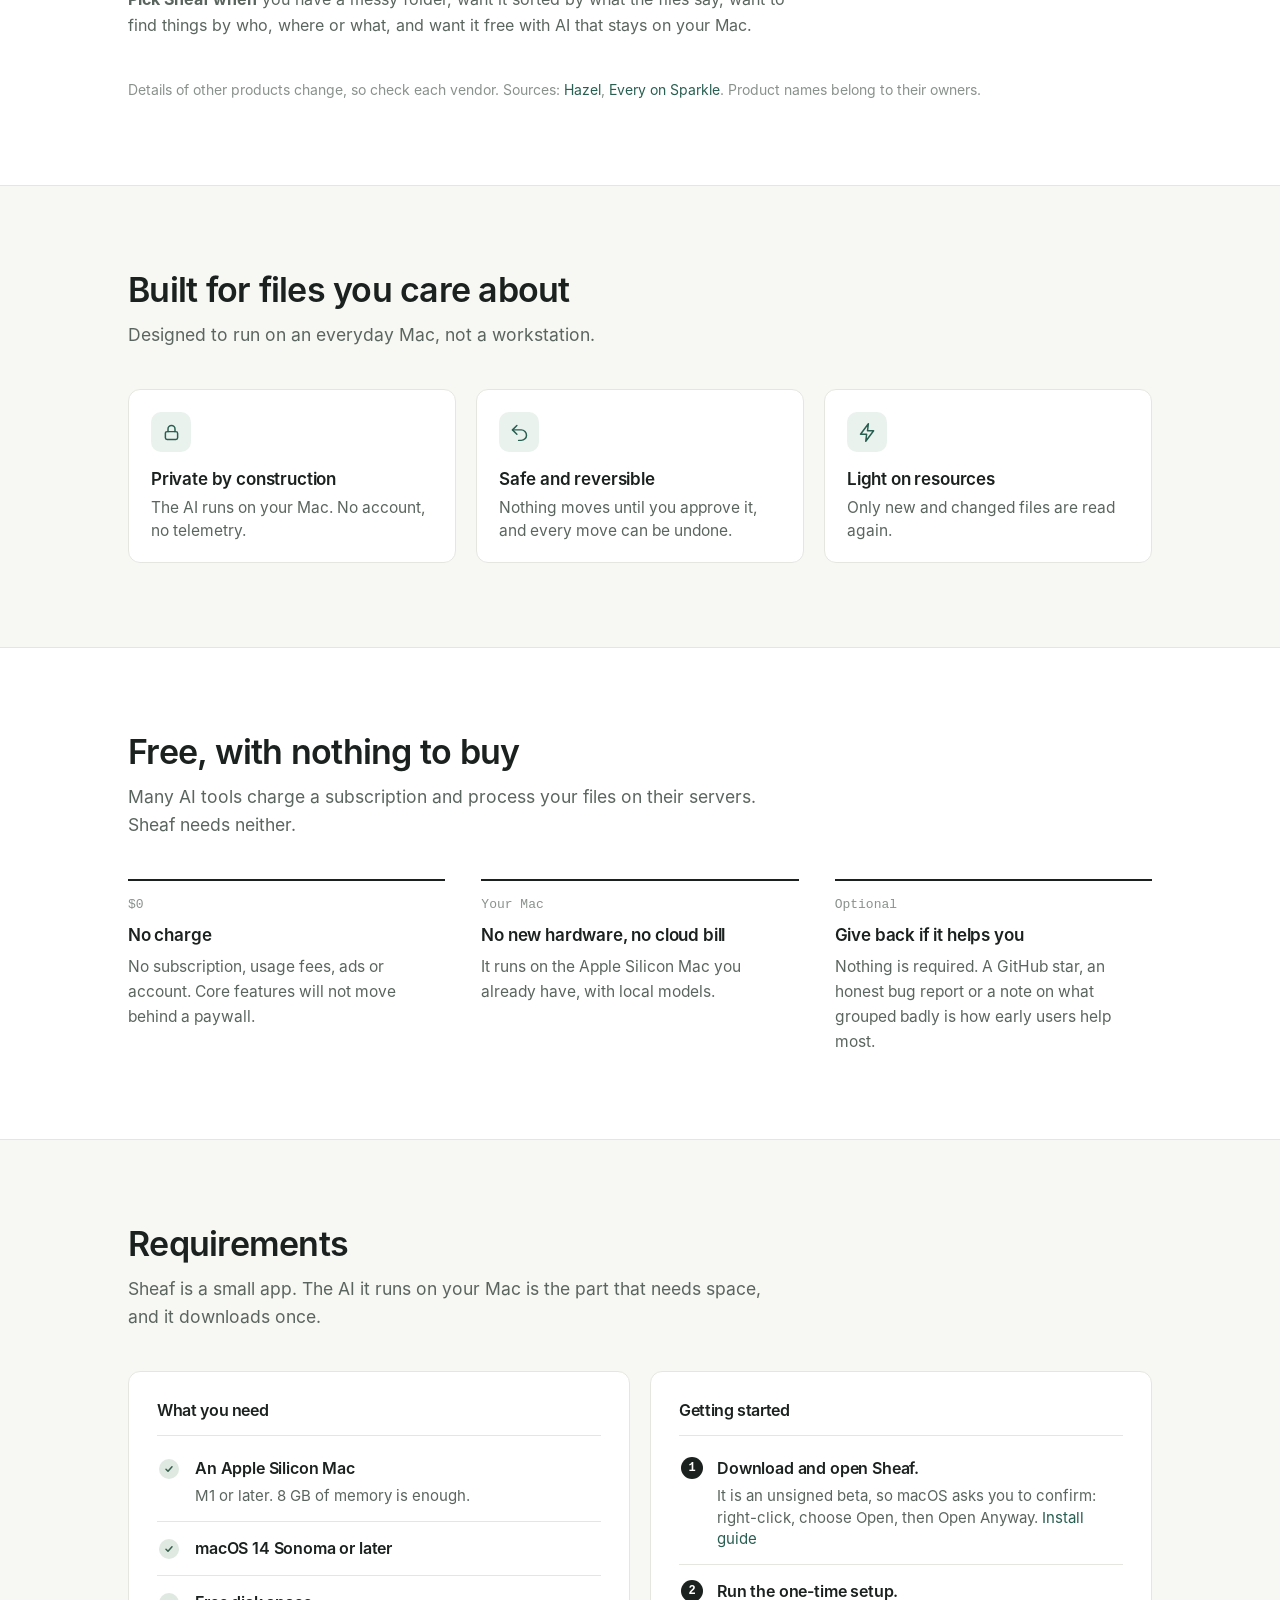
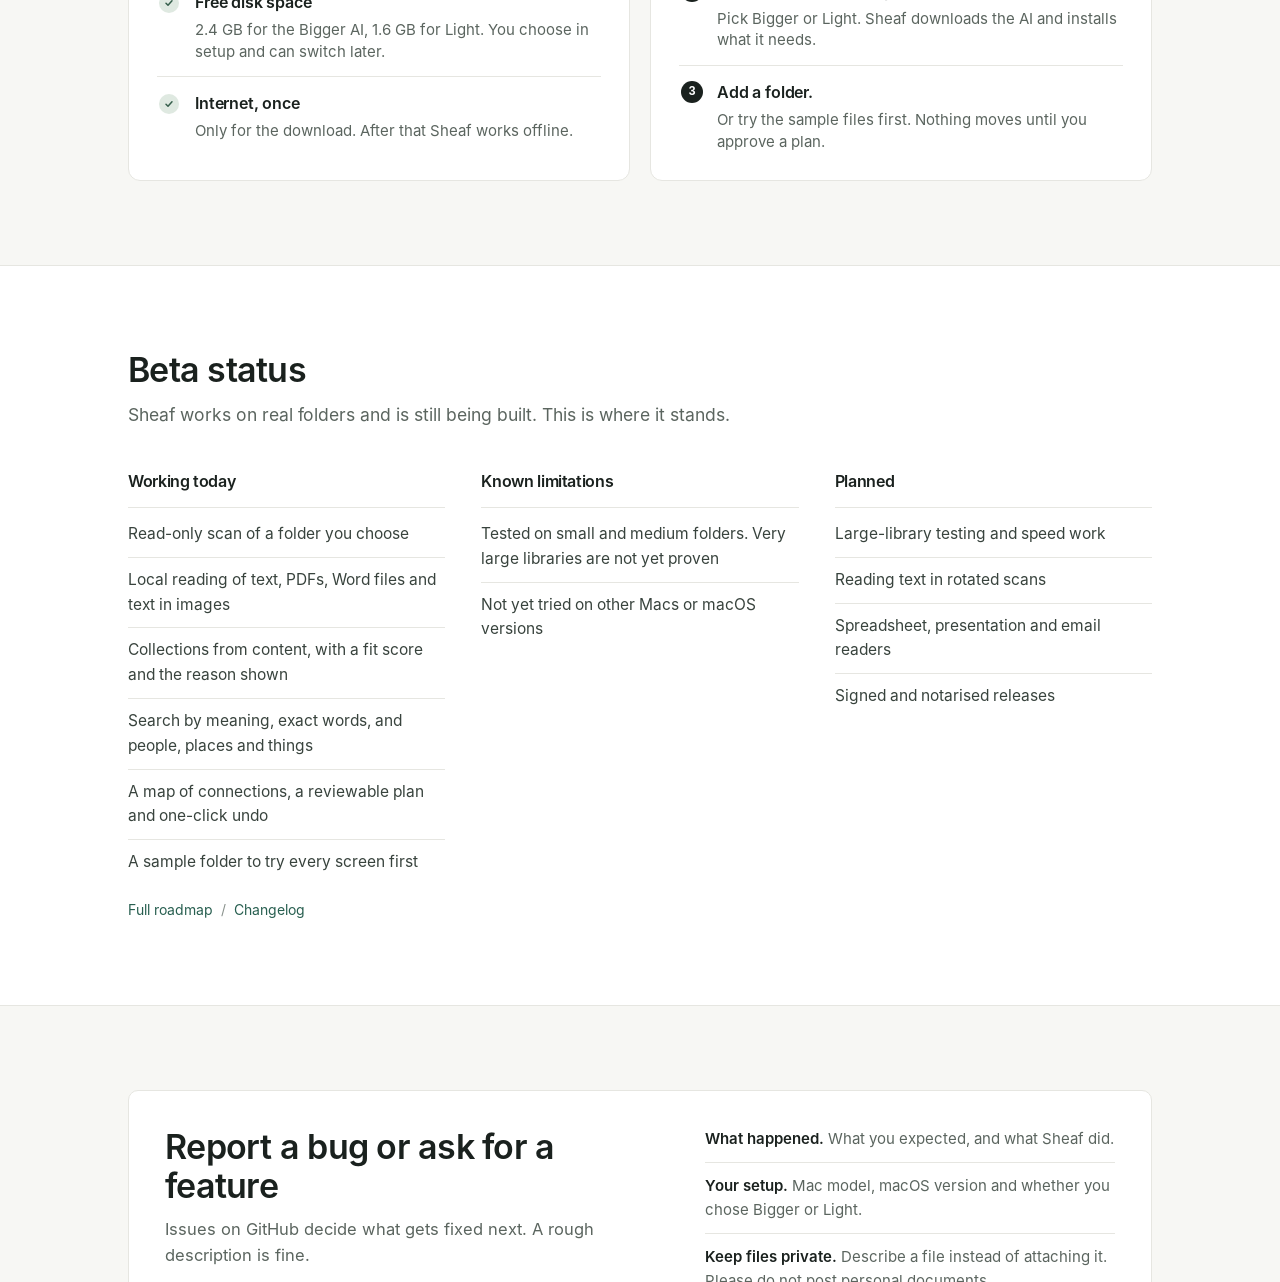
==== commit c2679308: "Website: opt-in visit counting (Google Analytics after consent) and updated privacy wording" ====
--- a/site/benchmarks.html
+++ b/site/benchmarks.html
@@ -1 +1,2 @@
-<!doctype html><html lang="en"><head><meta charset="utf-8"><title>Sheaf</title><meta name="robots" content="noindex"><meta http-equiv="refresh" content="0; url=./"><link rel="canonical" href="./"></head><body><p><a href="./">Back to the Sheaf home page</a></p></body></html>
+<!doctype html><html lang="en"><head><meta charset="utf-8"><title>Sheaf</title><meta name="robots" content="noindex"><meta http-equiv="refresh" content="0; url=./"><link rel="canonical" href="./"><script defer src="/analytics.js"></script>
+</head><body><p><a href="./">Back to the Sheaf home page</a></p></body></html>
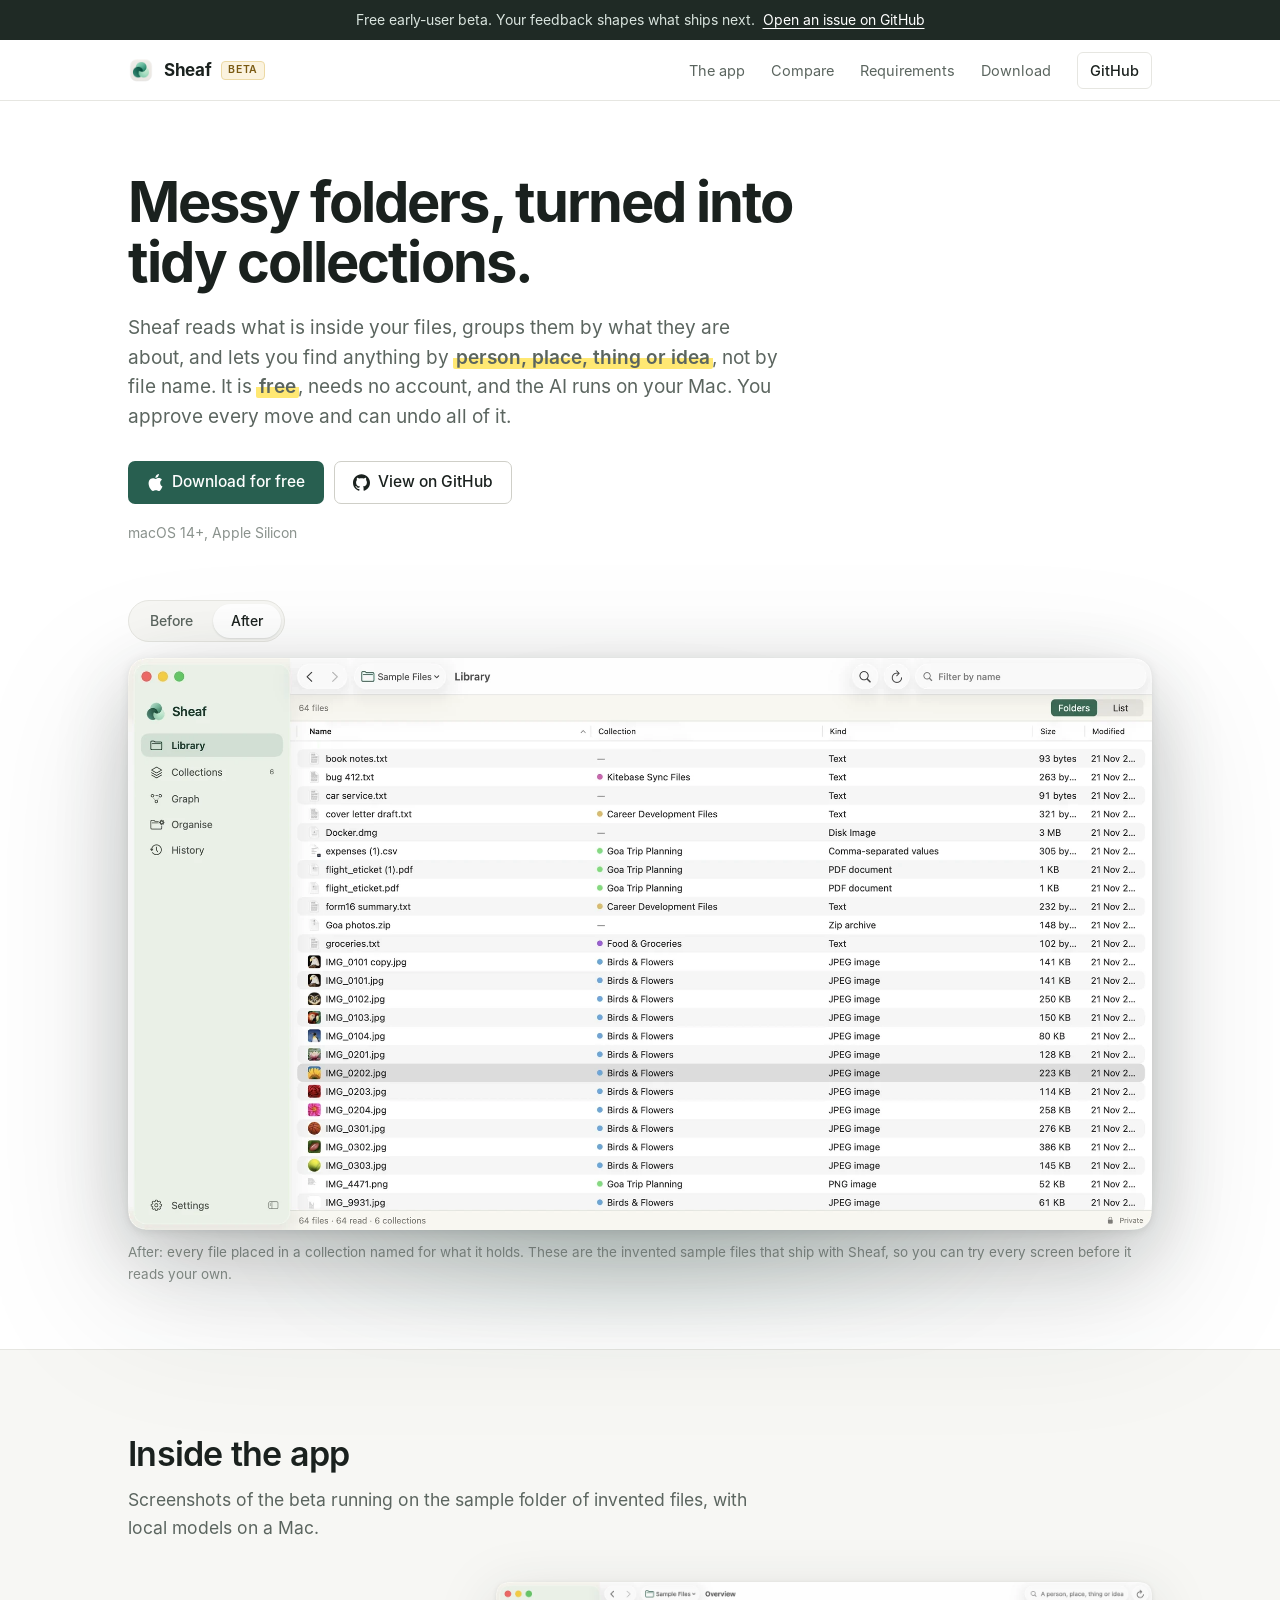
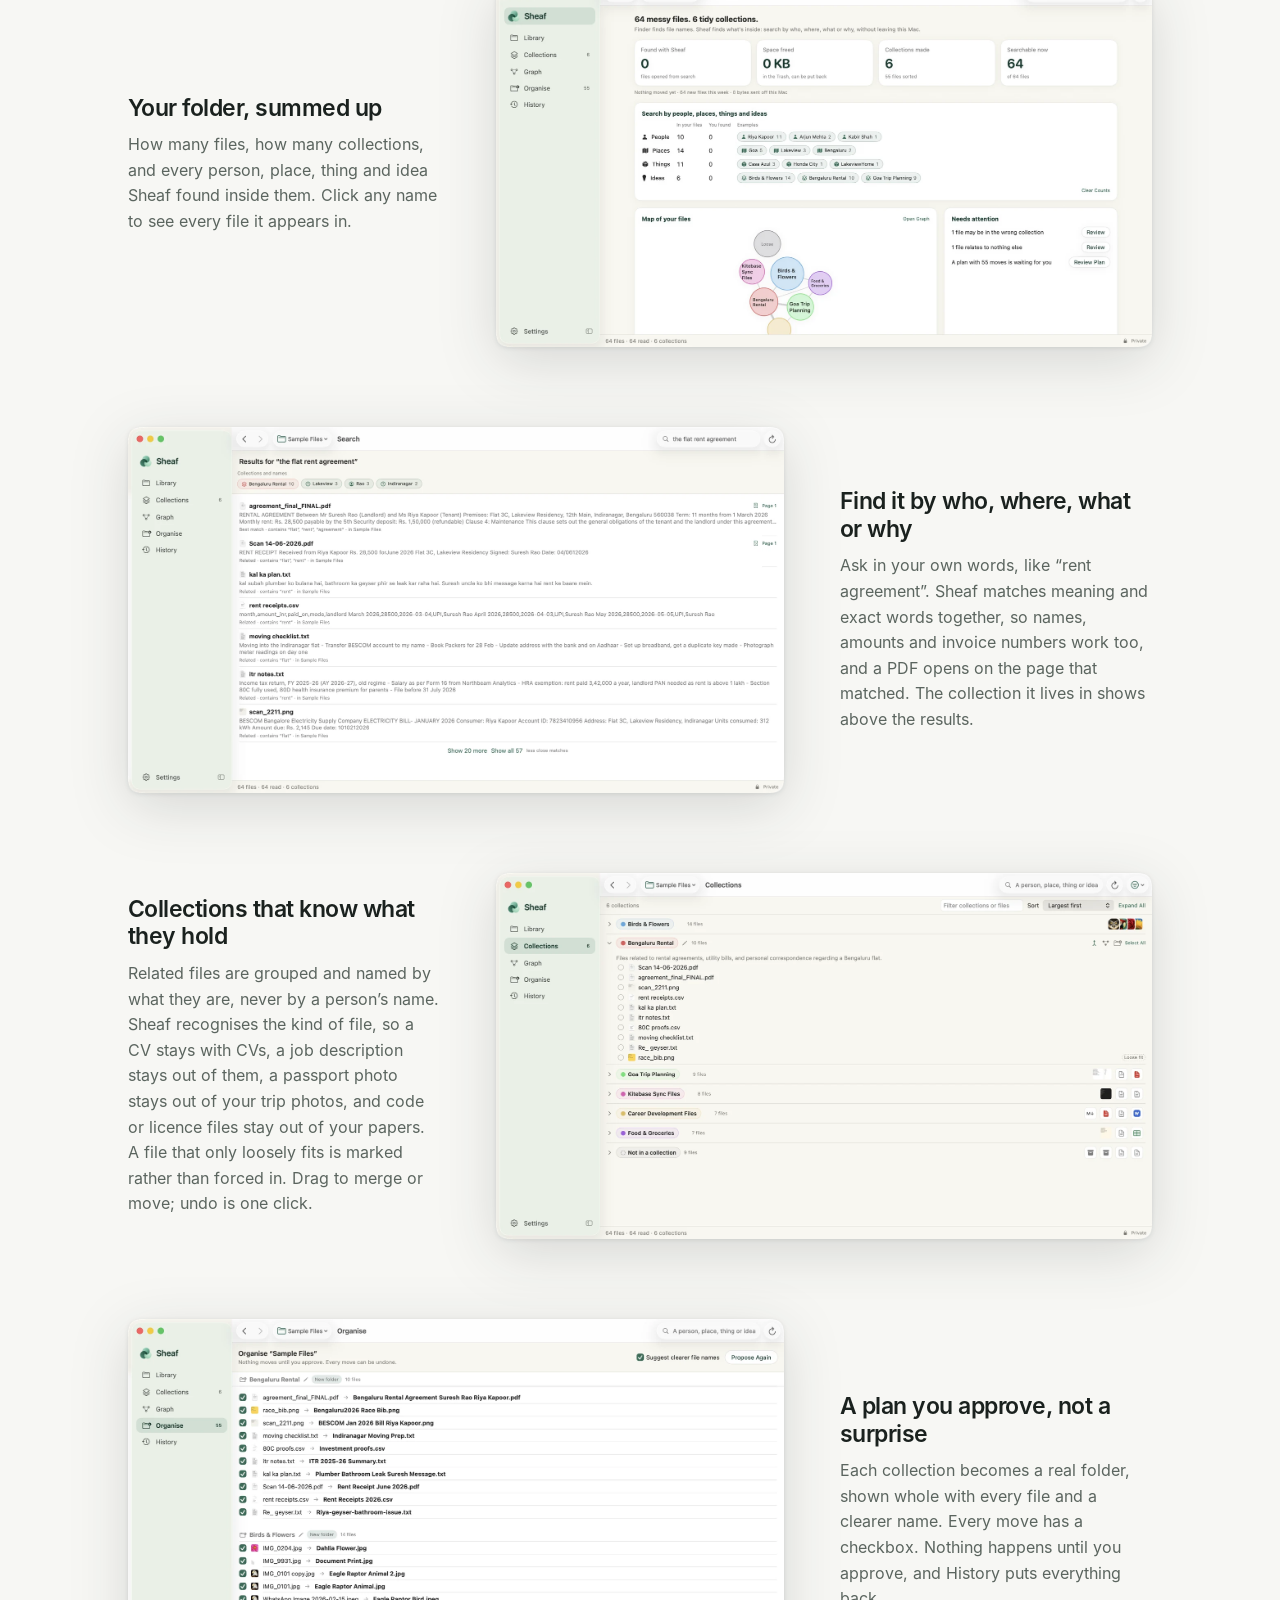
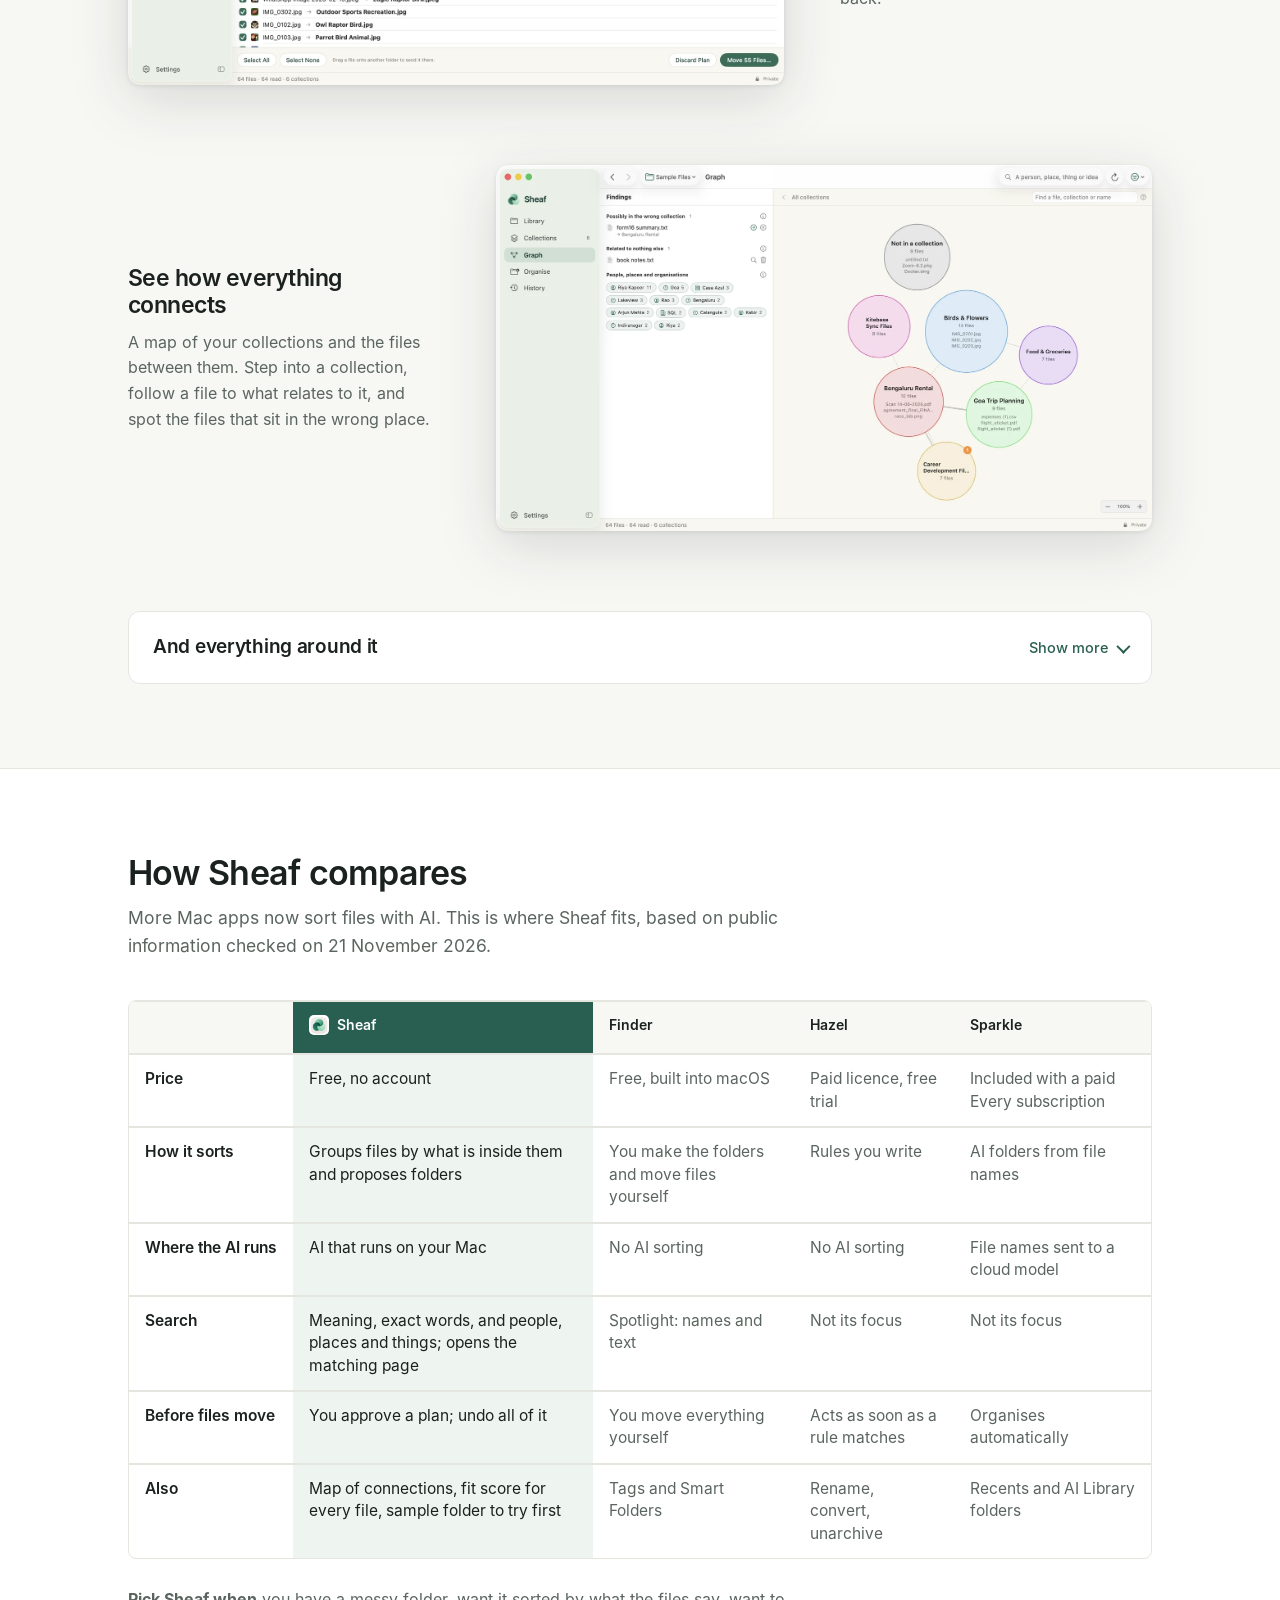
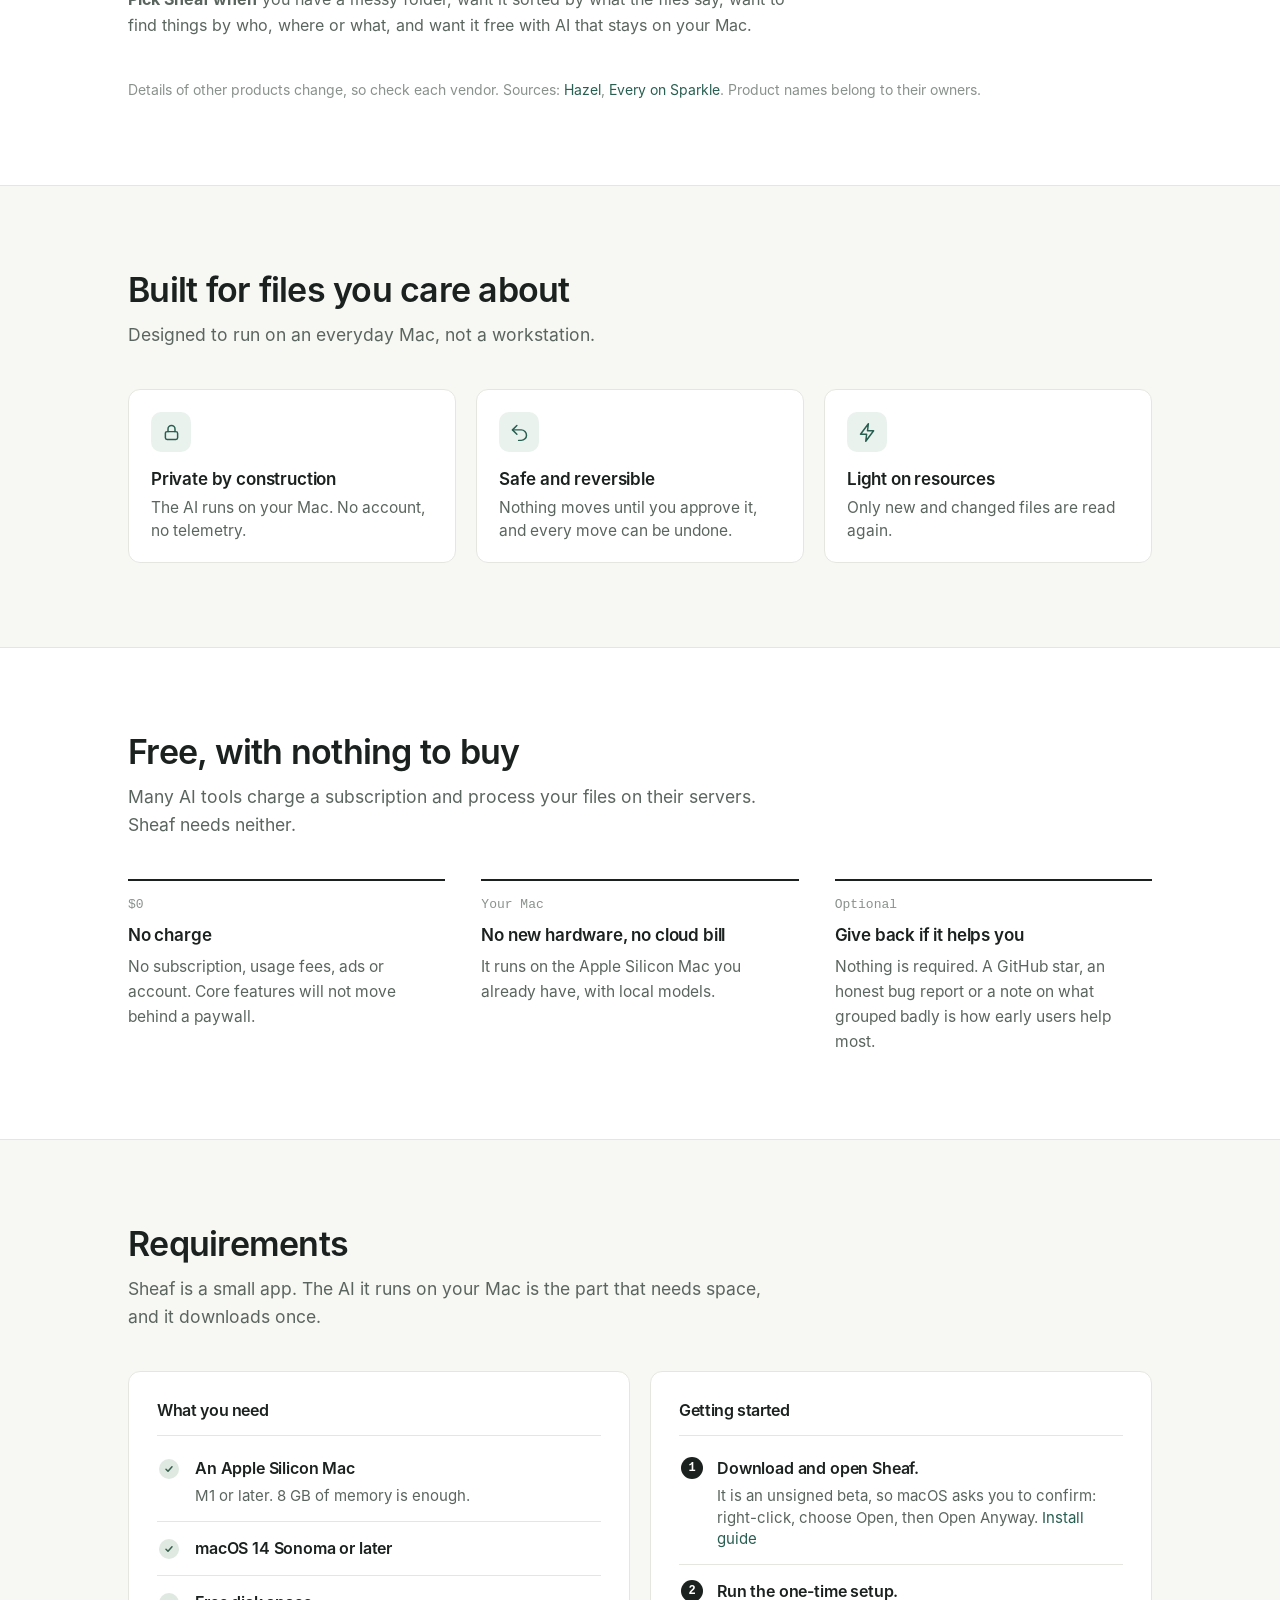
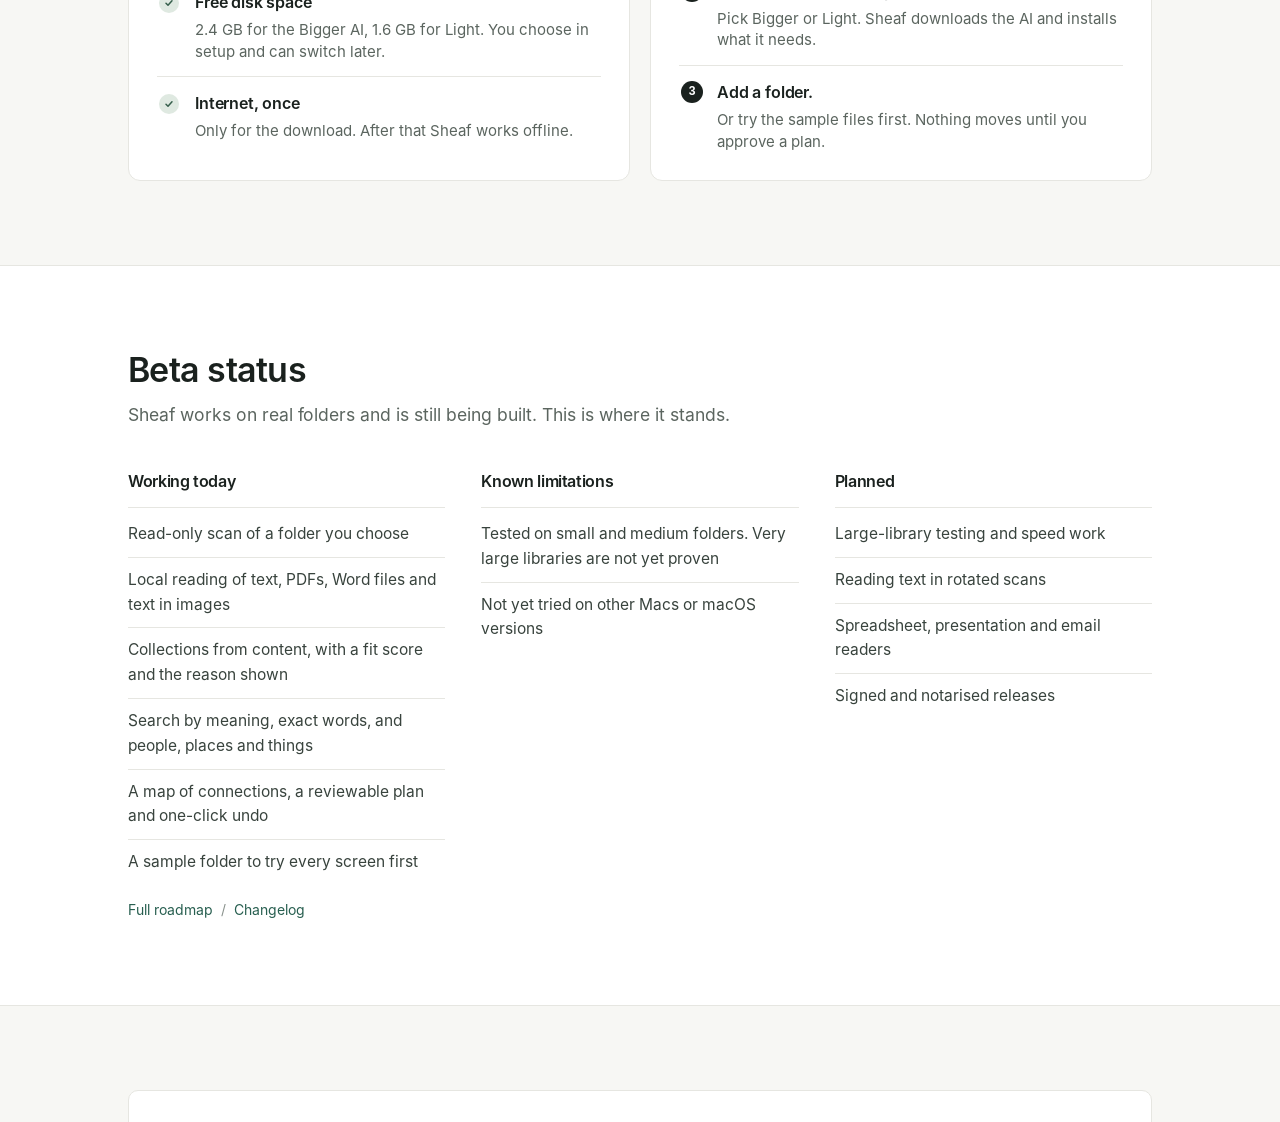
==== commit 992db0ad: "Install and Configure Vercel Web Analytics # Vercel Web Analytics Installation Report  ## Summary Su" ====
--- a/site/benchmarks.html
+++ b/site/benchmarks.html
@@ -1,2 +1,6 @@
 <!doctype html><html lang="en"><head><meta charset="utf-8"><title>Sheaf</title><meta name="robots" content="noindex"><meta http-equiv="refresh" content="0; url=./"><link rel="canonical" href="./"><script defer src="/analytics.js"></script>
+<script>
+  window.va = window.va || function () { (window.vaq = window.vaq || []).push(arguments); };
+</script>
+<script defer src="/_vercel/insights/script.js"></script>
 </head><body><p><a href="./">Back to the Sheaf home page</a></p></body></html>
